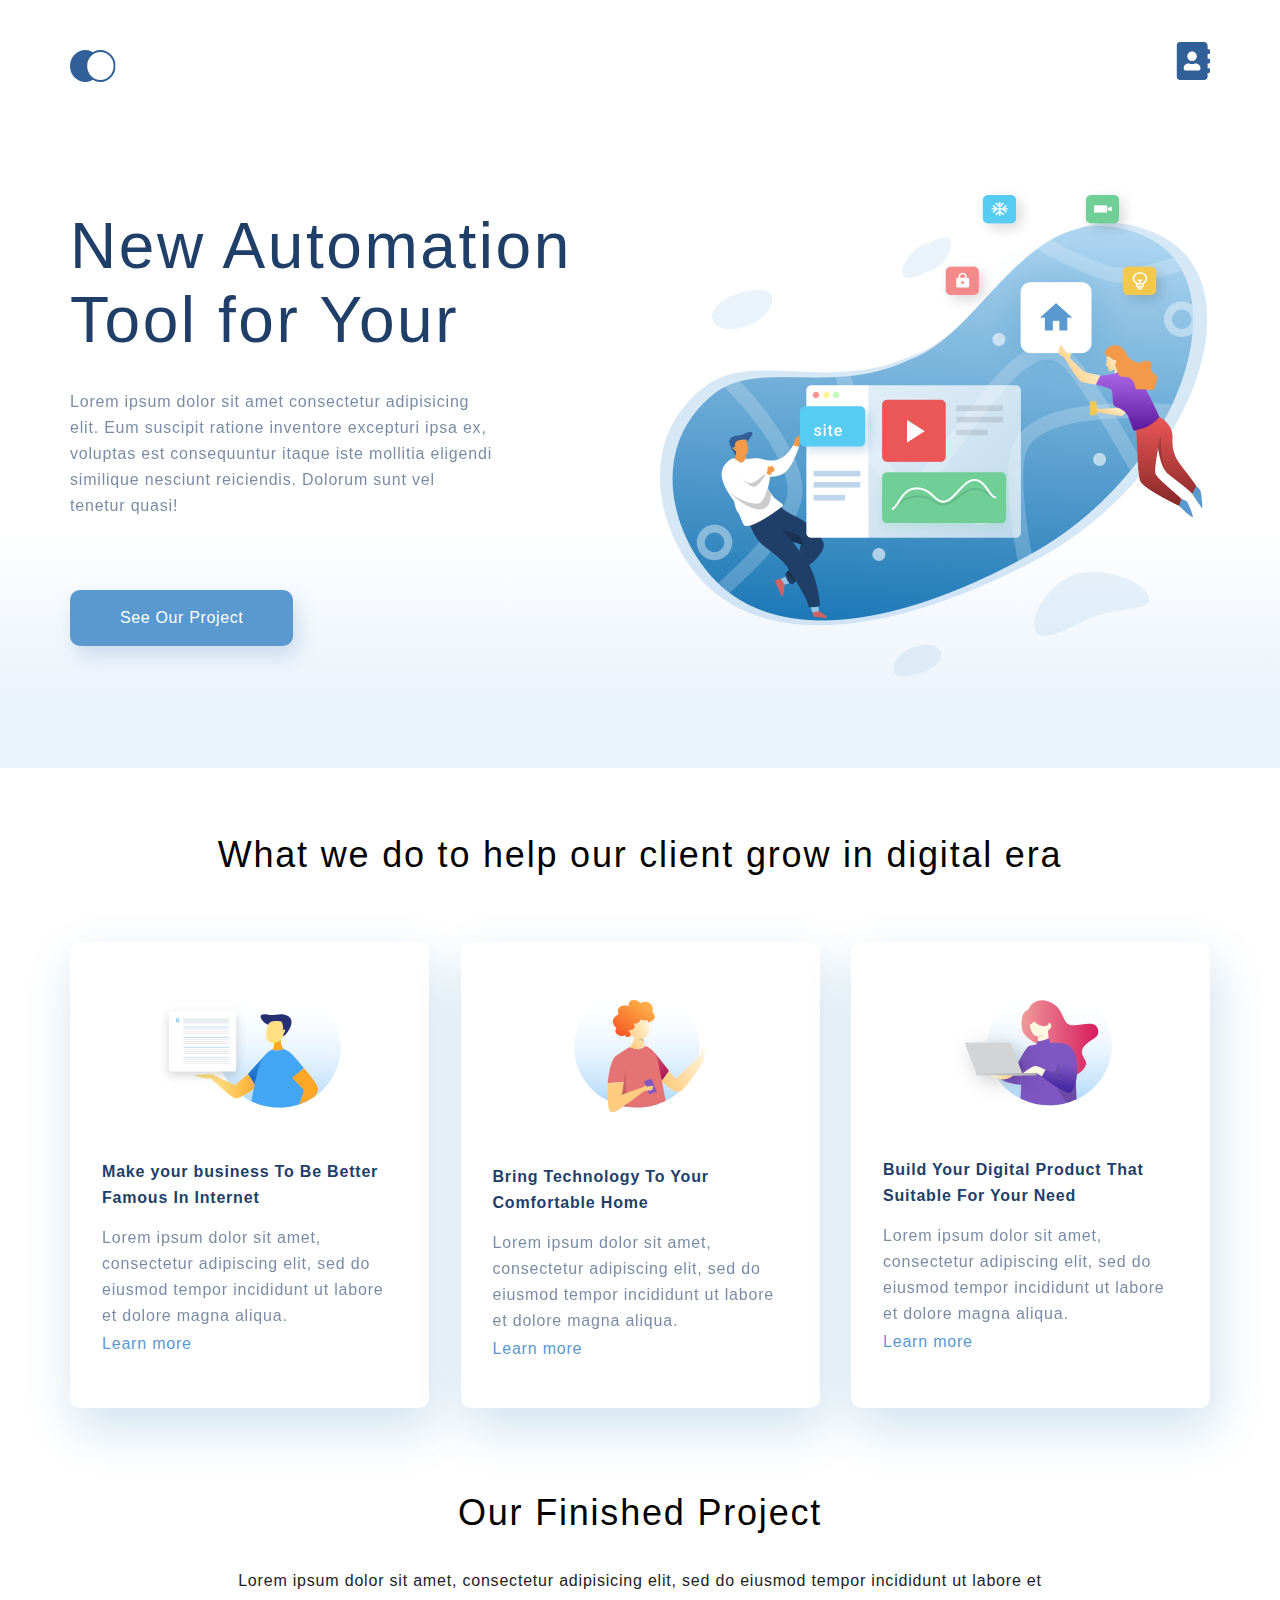
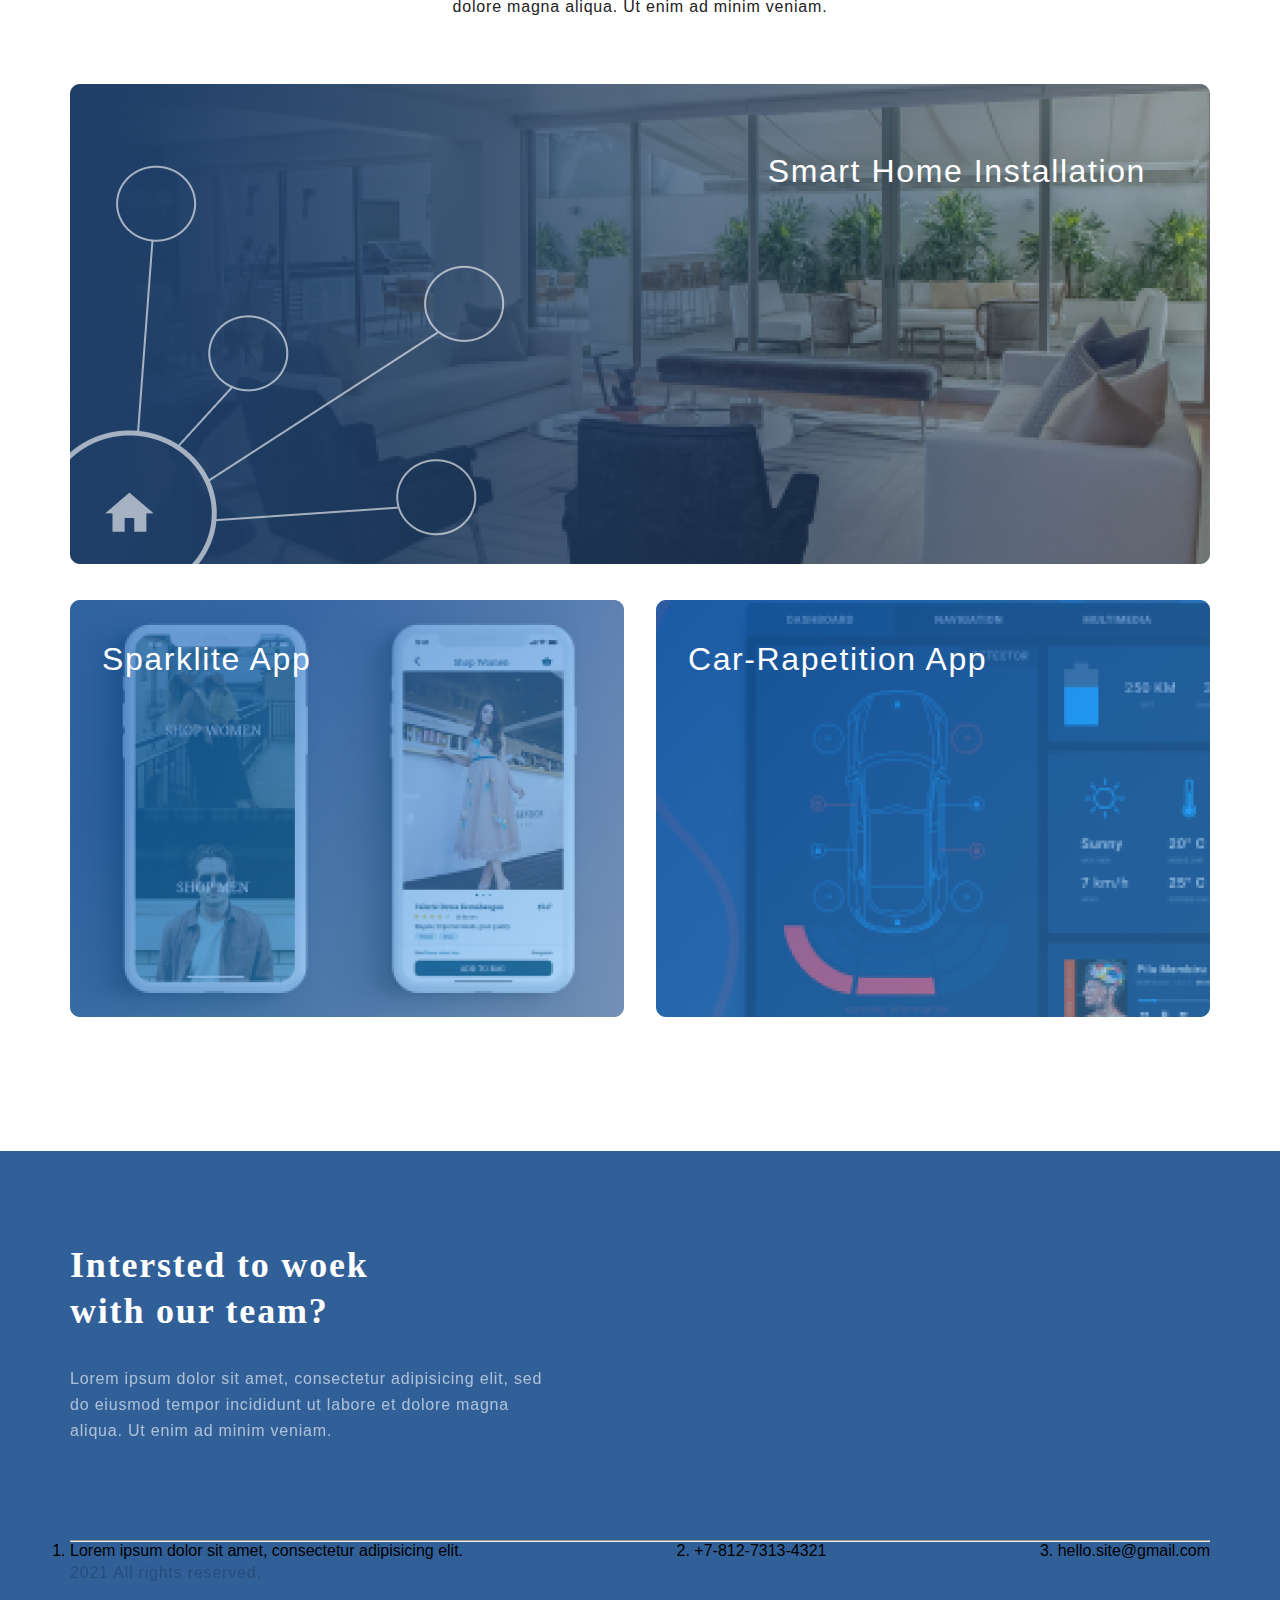
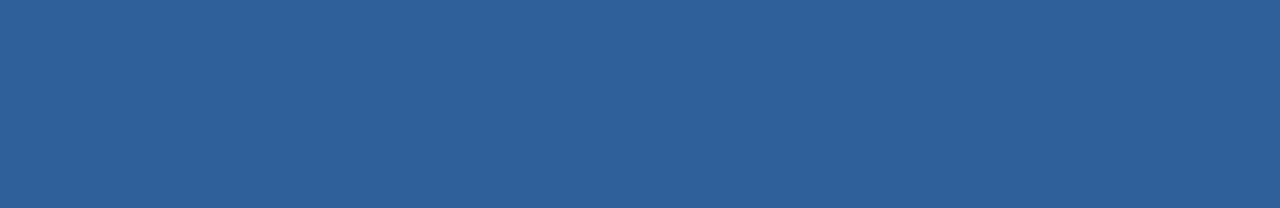
==== index.html @ 72aa2ee7 "Верхняя часть подвала без кнопки" ====
<!DOCTYPE html>
<html lang="en">

<head>
    <meta charset="UTF-8">
    <meta http-equiv="X-UA-Compatible" content="IE=edge">
    <meta name="viewport" content="width=device-width, initial-scale=1.0">
    <title>Главная</title>
    <link rel="stylesheet" href="style.css">
</head>

<body>
    <div class="top">
        <div class="container top__box">
            <!--Меню сайта -->
            <ul class="header">
                <li><a href="index.html"><img src="img/logo.svg" alt="logo"></a></li>
                <li><a href="contact.html"><img src="img/contacts.svg" alt="contacts"></a></li>
            </ul>
            <!--Текст после меню сайта -->
            <div class="top__info">
                <h1 class="titlebig">New Automation Tool for Your</h1>
                <p class="text text-1">Lorem ipsum dolor sit amet consectetur adipisicing elit.
                    Eum suscipit ratione inventore excepturi ipsa ex, voluptas est
                    consequuntur itaque iste mollitia eligendi similique nesciunt reiciendis.
                    Dolorum sunt vel tenetur quasi!</p>
                <a href="" class="top__botton">See Our Project</a>   
            </div>
        </div>  
    </div>
    <div class="what-we-do container"> 
        <h3 class="titlenormal title1">What we do to help our client grow in digital era</h3>
        <div class="card-box">
            <div class="card">
                <img class="card__img" src="img/card1.svg" alt="card 1">
                <h4 class="titlesmall">Make your business To Be Better Famous In Internet</h4>
                <p class="text">Lorem ipsum dolor sit amet, consectetur adipiscing elit, sed do eiusmod tempor incididunt ut labore et dolore magna aliqua. </p>
                <a class="card__link" href="#">Learn more</a>
            </div>
            <div class="card">
                <img class="card__img" src="img/card2.svg" alt="card 2">
                <h4 class="titlesmall">Bring Technology To Your Comfortable Home</h4>
                <p class="text">Lorem ipsum dolor sit amet, consectetur adipiscing elit, sed do eiusmod tempor incididunt ut labore et dolore magna aliqua. </p>
                <a class="card__link" href="#">Learn more</a>
            </div>
            <div class="card">
                <img class="card__img" src="img/card3.svg" alt="card 3">
                <h4 class="titlesmall">Build Your Digital Product That Suitable For Your Need</h4>
                <p class="text">Lorem ipsum dolor sit amet, consectetur adipiscing elit, sed do eiusmod tempor incididunt ut labore et dolore magna aliqua. </p>
                <a class="card__link" href="#">Learn more</a>
            </div>
        </div>
    </div>
    <br>
    <div class="project container">
        <h3 class="titlenormal">Our Finished Project</h3>
        <p class="text text_project">Lorem ipsum dolor sit amet, consectetur adipisicing elit, sed do eiusmod tempor incididunt ut labore et dolore magna aliqua. Ut enim ad minim veniam.</p>
        <div class="project__item">
            <img class="project__img" src="img/project-1.png" alt="photo 1">
            <p class="project__text">Smart Home Installation</p>
        </div>
        <div class="project__parent">
            <div class="project__item project__item_margin">
                <img class="project__img" src="img/project-2.png" alt="photo 2">
                <p class="project__parent__text">Sparklite App</p>
            </div>
            <div class="project__item">
                <img class="project__img" src="img/project-3.png" alt="photo 3">
                <p class="project__parent__text">Car-Rapetition App</p>
            </div>
        </div> 
    </div>
    <br>
    <div class="footer">
        <div class="container">
            <div class="footer__top">
                <h4 class="titlesmall titles">Intersted to woek with our team?</h4>
                <p class="text text_footer__top">Lorem ipsum dolor sit amet, consectetur adipisicing elit, sed do eiusmod tempor incididunt ut labore et dolore magna aliqua. Ut enim ad minim veniam.</p>
            </div>
            <hr>
            <div class="footer__bottom">
                <ol class="footer__info">
                    <li>Lorem ipsum dolor sit amet, consectetur adipisicing elit.</li>
                    <li>+7-812-7313-4321</li>
                    <li>hello.site@gmail.com</li>
                </ol>
                <div class="footer__copy">
                    <p class="text">2021 All rights reserved.</p>
                </div>
            </div>        
        </div>
    </div>
</body>
</html>
---- style.css ----
* {
    margin: 0;
    padding: 0;
    }
.container {
    width: 1140px;
    margin: 0 auto;
}
.top {
    height: 768px;
    background: linear-gradient(0deg, #EBF3FB 8.84%, rgba(152, 195, 232, 0) 31.12%);
}
.header {
display: flex;
justify-content: space-between;
list-style-type: none;
padding-top: 42px;
}
.top__box {
    display: flex;
    flex-direction: column;
    height: 100%;
}
.top__info {
    padding-top: 115px;
    flex-grow: 1;
    background-image: url(img/top__back.png);
    background-repeat: no-repeat;
    background-position: right center;
}
.top__botton{
    font-size: 16px;
line-height: 26px;
text-align: center;
letter-spacing: 0.04em;
color: #FFFFFF;
background: #5A98D0;
box-shadow: 5px 10px 20px rgba(53, 110, 173, 0.2);
border-radius: 10px;
padding: 15px 50px;
text-decoration: none;
display: inline-block;
margin-top: 71px;
}          
head,
body{
font-family: sans-serif;
}
.text{
    font-size: 16px;
    line-height: 26px;
    color: #1F3F68;
    letter-spacing: 0.05em;
    opacity: 0.6;
}
.text_project {
    width: 75%;
    margin: 32px auto 64px;
    color: #222222;
    opacity: 1;
    text-align: center;
}
.text-1{
    width: 425px;
}
.what-we-do {
    padding-top: 64px;
}
.titlebig{
    font-size: 64px;
    width: 510px;
    font-weight: 300;
    color: #1F3F68;
    line-height: 74px;
    letter-spacing: 0.04em;
    margin-bottom: 32px;

}
.titlemiddle{
    font-weight: 500;
    font-size: 44px;
    text-align: center;
}
.titlenormal{
    font-size: 36px;
    text-align: center;
    font-weight: 300;
    line-height: 46px;
    letter-spacing: 0.05em;
}
.titlesmall{
    font-size: 16px;
    line-height: 26px;
    color: #1F3F68;
    letter-spacing: 0.05em;
    margin-bottom: 14px;
}
.titles{
    width: 340.96px;
    height: 92px;
    font-family: Roboto;
    font-size: 36px;
    line-height: 46px;
    letter-spacing: 0.05em;
    color: #FFFFFF;
    opacity: 1;
    padding-top: 91px;
    margin-bottom: 32px;
}
.card-box{
    display: flex;
    justify-content: space-between;
    padding-top: 64px;
    padding-bottom: 64px;
}
.card{
    width:359px;
    padding: 44px 32px;
    box-sizing: border-box;
    box-shadow: 5px 20px 50px rgba(16, 112, 177, 0.2);
    border-radius: 10px;
    background-color: #FFFFFF;
    display: flex;
    flex-direction: column;
}
.card__img {
    align-self: center;
    margin-bottom: 51px;
}
.card__link {
    font-style: 14px;
    line-height: 30px;
    letter-spacing: 0.05em;
    color: #5A98D0;
    text-decoration: none;
}
.enter{
    border: 1px solid #356EAD;
    box-sizing: border-box;
    border-radius: 10px;
    opacity: 0.4;
}
.send{
    background: #5A98D0;
    box-shadow: 5px 20px 50px rgba(16, 112, 177, 0.2);
    border-radius: 10px;
    font-weight: 500;
    font-size: 16px;
    line-height: 26px;
    text-align: center;
    color: #FFFFFF;
    text-transform: uppercase;
}
.main {
    display: flex;
}
.project__img {
    width: 100%;
}
.project__parent {
   display: flex;
   justify-content: space-between;
   margin-top: 32px;
    margin-bottom: 112px;
}
.project__item{
    position: relative;
    flex-grow: 1;
}
.project__item_margin {
    margin-right: 32px;
}
.project__text {
    font-size: 32px;
    line-height: 46px;
    text-align: right;
    letter-spacing: 0.05em;
    color: #FFFFFF;
    position:absolute;
    top: 64px;
    right: 64px;
}
.project__parent__text {
    font-size: 32px;
    line-height: 46px;
    text-align: right;
    letter-spacing: 0.05em;
    color: #FFFFFF;
    position:absolute;
    left: 32px;
    bottom: 339px;
}
.map{
    width: 1140px;
}
.footer {
    background: #316099;
    height: 657px;
}
.footer__text{
    width: 495px;
}
.footer__info {
    display: flex;
    justify-content: space-between;
}
.footer__top {
    padding-bottom: 96px;
}
.li{
    display: list-item;
}
.text_footer__top {
    font-size: 16px;
    line-height: 26px;
    letter-spacing: 0.05em;
    color: #FFFFFF;
    opacity: 0.6;
    width: 495px;
}
.ul{
    list-style-type: disc;                       
}
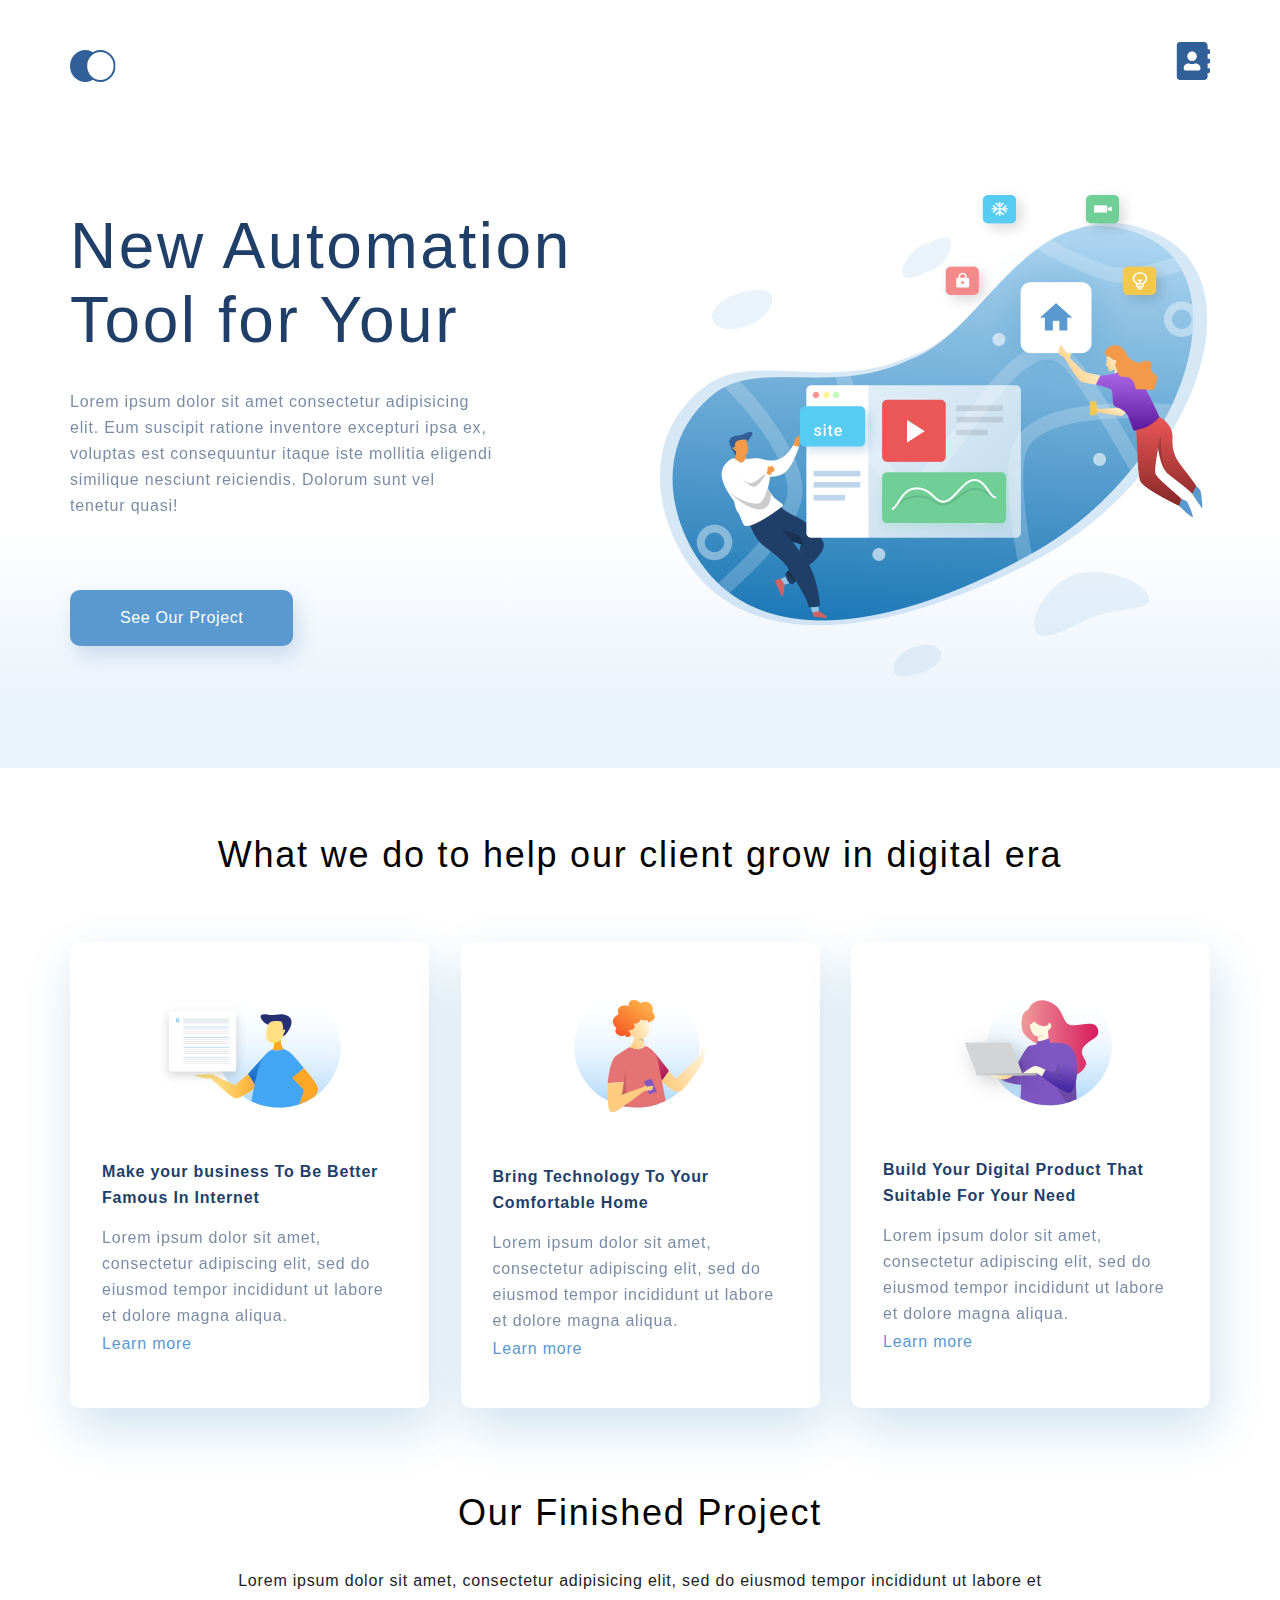
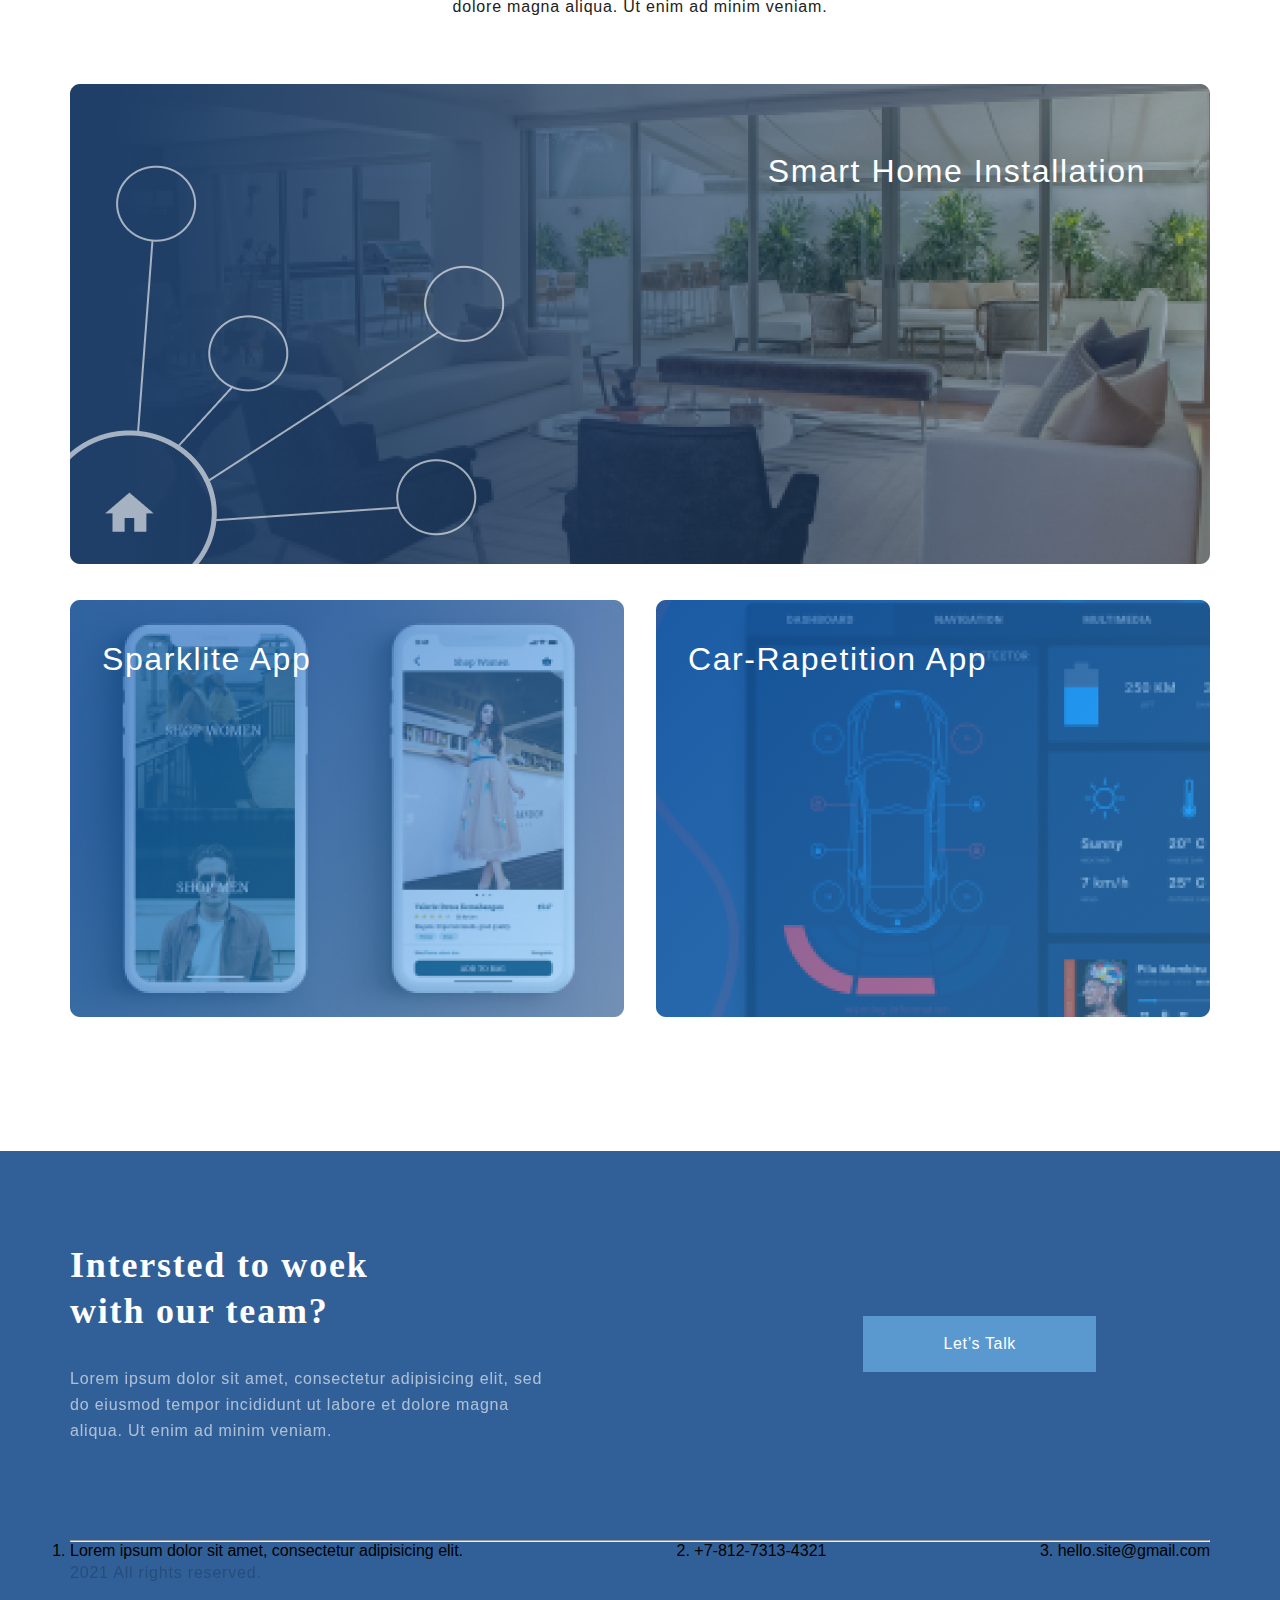
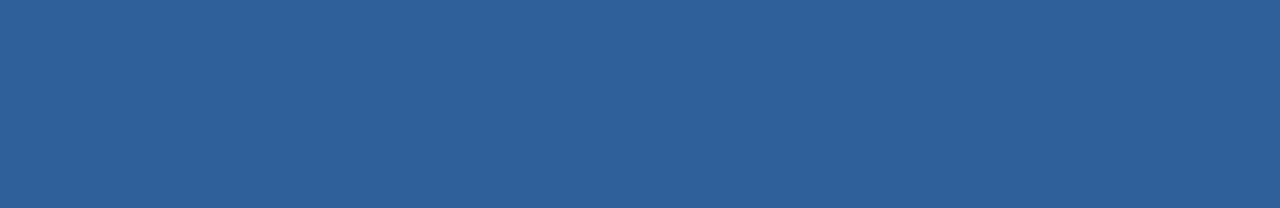
==== commit 8bda6d44: "Верхняя часть подвала с кнопкой" ====
--- a/index.html
+++ b/index.html
@@ -76,6 +76,7 @@
             <div class="footer__top">
                 <h4 class="titlesmall titles">Intersted to woek with our team?</h4>
                 <p class="text text_footer__top">Lorem ipsum dolor sit amet, consectetur adipisicing elit, sed do eiusmod tempor incididunt ut labore et dolore magna aliqua. Ut enim ad minim veniam.</p>
+                <a href="" class="footer__top__botton">Let’s Talk</a> 
             </div>
             <hr>
             <div class="footer__bottom">
--- a/style.css
+++ b/style.css
@@ -206,6 +206,7 @@
 }
 .footer__top {
     padding-bottom: 96px;
+    position: relative;
 }
 .li{
     display: list-item;
@@ -217,6 +218,20 @@
     color: #FFFFFF;
     opacity: 0.6;
     width: 495px;
+}
+.footer__top__botton {
+    font-size: 16px;
+    line-height: 26px;
+    text-align: center;
+    letter-spacing: 0.04em;
+    color: #FFFFFF;
+    background-color: #5A98D0;
+    padding: 15px 80px;
+    text-decoration: none;
+    display: inline-block;
+    position: absolute;
+    right: 114px;
+    top: 165px;
 }
 .ul{
     list-style-type: disc;                       
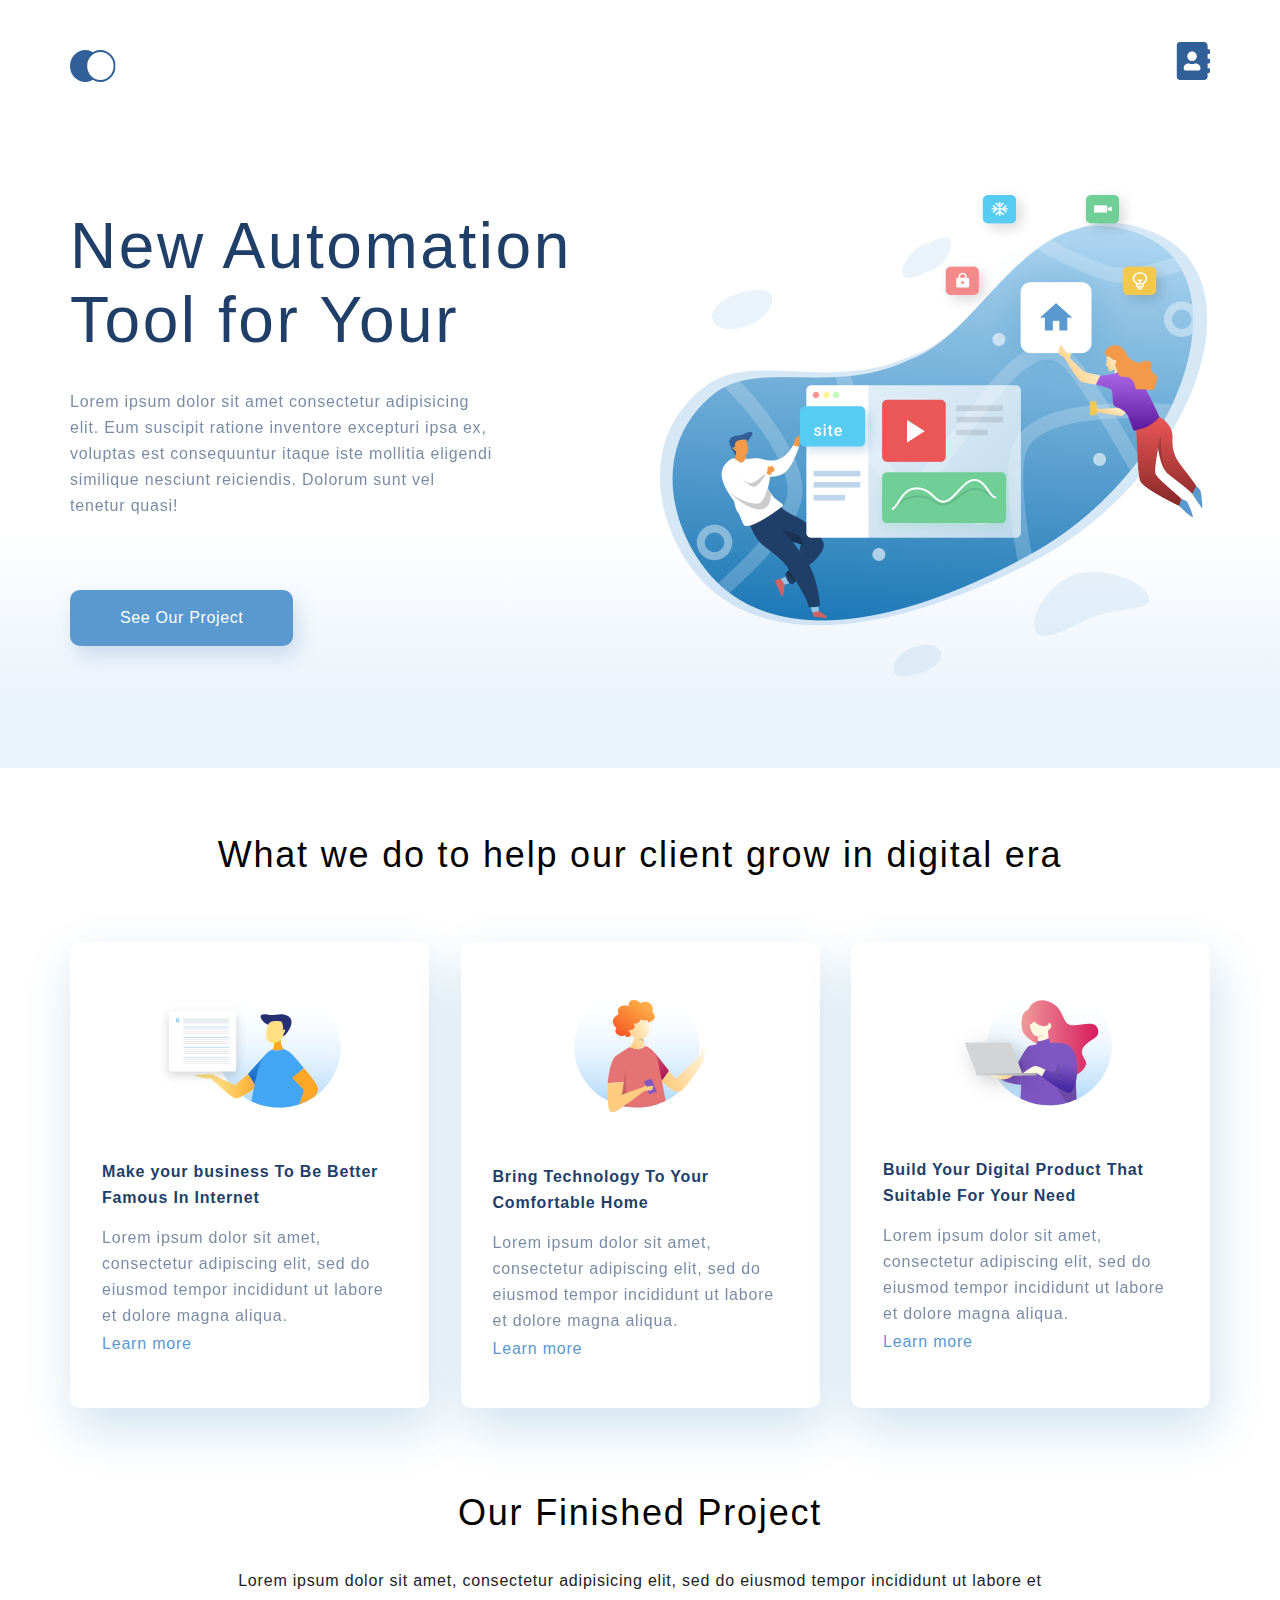
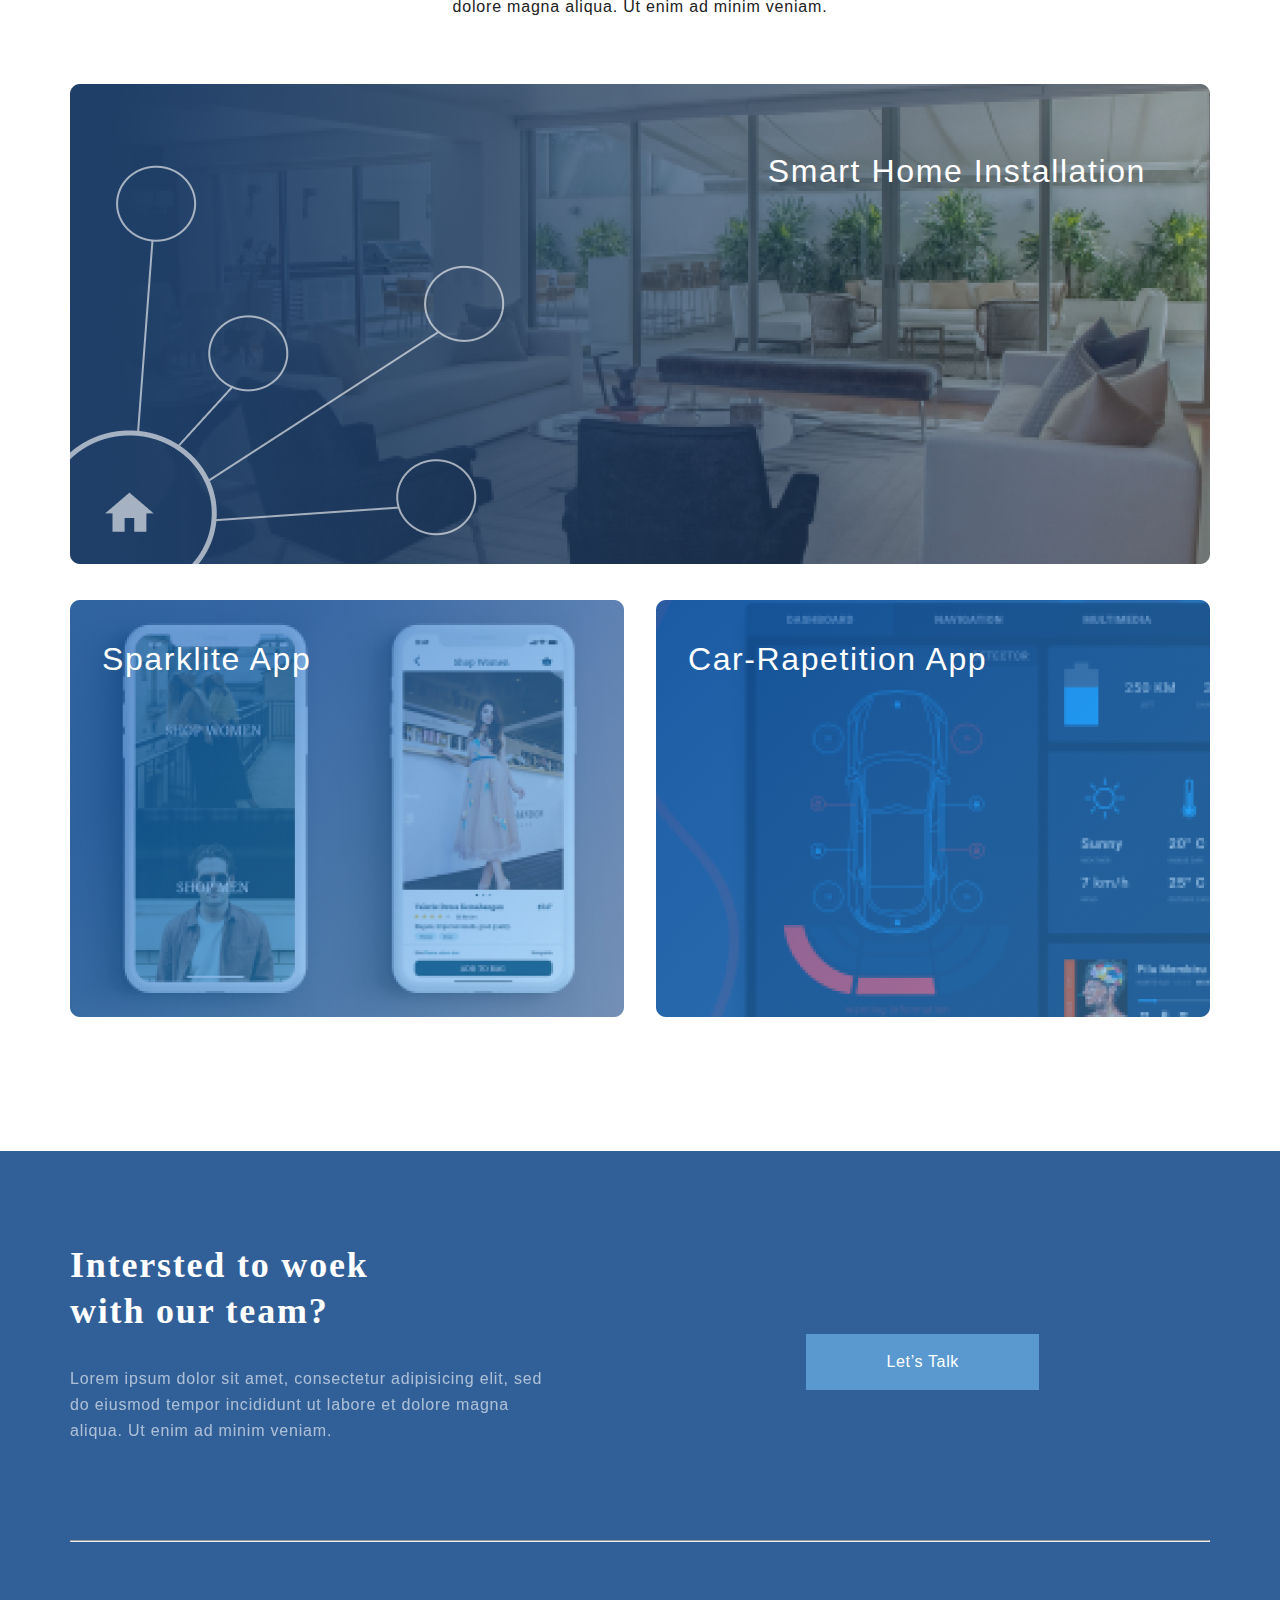
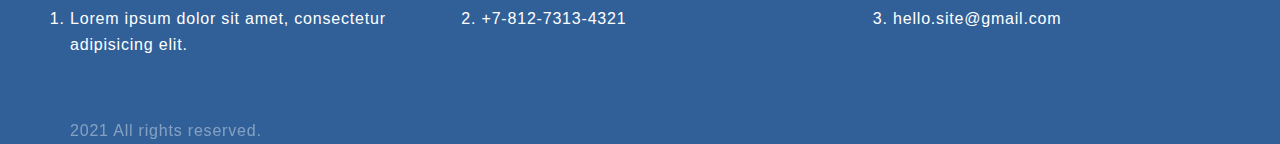
==== commit 19daea13: "Нижняя часть подвала" ====
--- a/index.html
+++ b/index.html
@@ -81,12 +81,12 @@
             <hr>
             <div class="footer__bottom">
                 <ol class="footer__info">
-                    <li>Lorem ipsum dolor sit amet, consectetur adipisicing elit.</li>
-                    <li>+7-812-7313-4321</li>
-                    <li>hello.site@gmail.com</li>
+                    <li class="footer__info_contact">Lorem ipsum dolor sit amet, consectetur adipisicing elit.</li>
+                    <li class="footer__info_contact"i> +7-812-7313-4321</li>
+                    <li class="footer__info_contact">hello.site@gmail.com</li>
                 </ol>
                 <div class="footer__copy">
-                    <p class="text">2021 All rights reserved.</p>
+                    <p class="text_footer__copy">2021 All rights reserved.</p>
                 </div>
             </div>        
         </div>
--- a/style.css
+++ b/style.css
@@ -195,7 +195,7 @@
 }
 .footer {
     background: #316099;
-    height: 657px;
+    width: 100%;
 }
 .footer__text{
     width: 495px;
@@ -203,13 +203,16 @@
 .footer__info {
     display: flex;
     justify-content: space-between;
+    font-size: 16px;
+    line-height: 26px;
+    letter-spacing: 0.05em;
+    color: #FFFFFF;
+    margin-bottom: 64px;
+    margin-top: 64px;
 }
 .footer__top {
     padding-bottom: 96px;
     position: relative;
-}
-.li{
-    display: list-item;
 }
 .text_footer__top {
     font-size: 16px;
@@ -230,9 +233,17 @@
     text-decoration: none;
     display: inline-block;
     position: absolute;
-    right: 114px;
-    top: 165px;
-}
-.ul{
-    list-style-type: disc;                       
+    right: 15%;
+    top: 47%;
+}
+.text_footer__copy{
+    font-size: 16px;
+    line-height: 26px;
+    letter-spacing: 0.05em;
+    color: #FFFFFF;
+    opacity: 0.4;
+}
+.footer__info_contact {
+    width: 316.98px;
+    height: 48px;
 }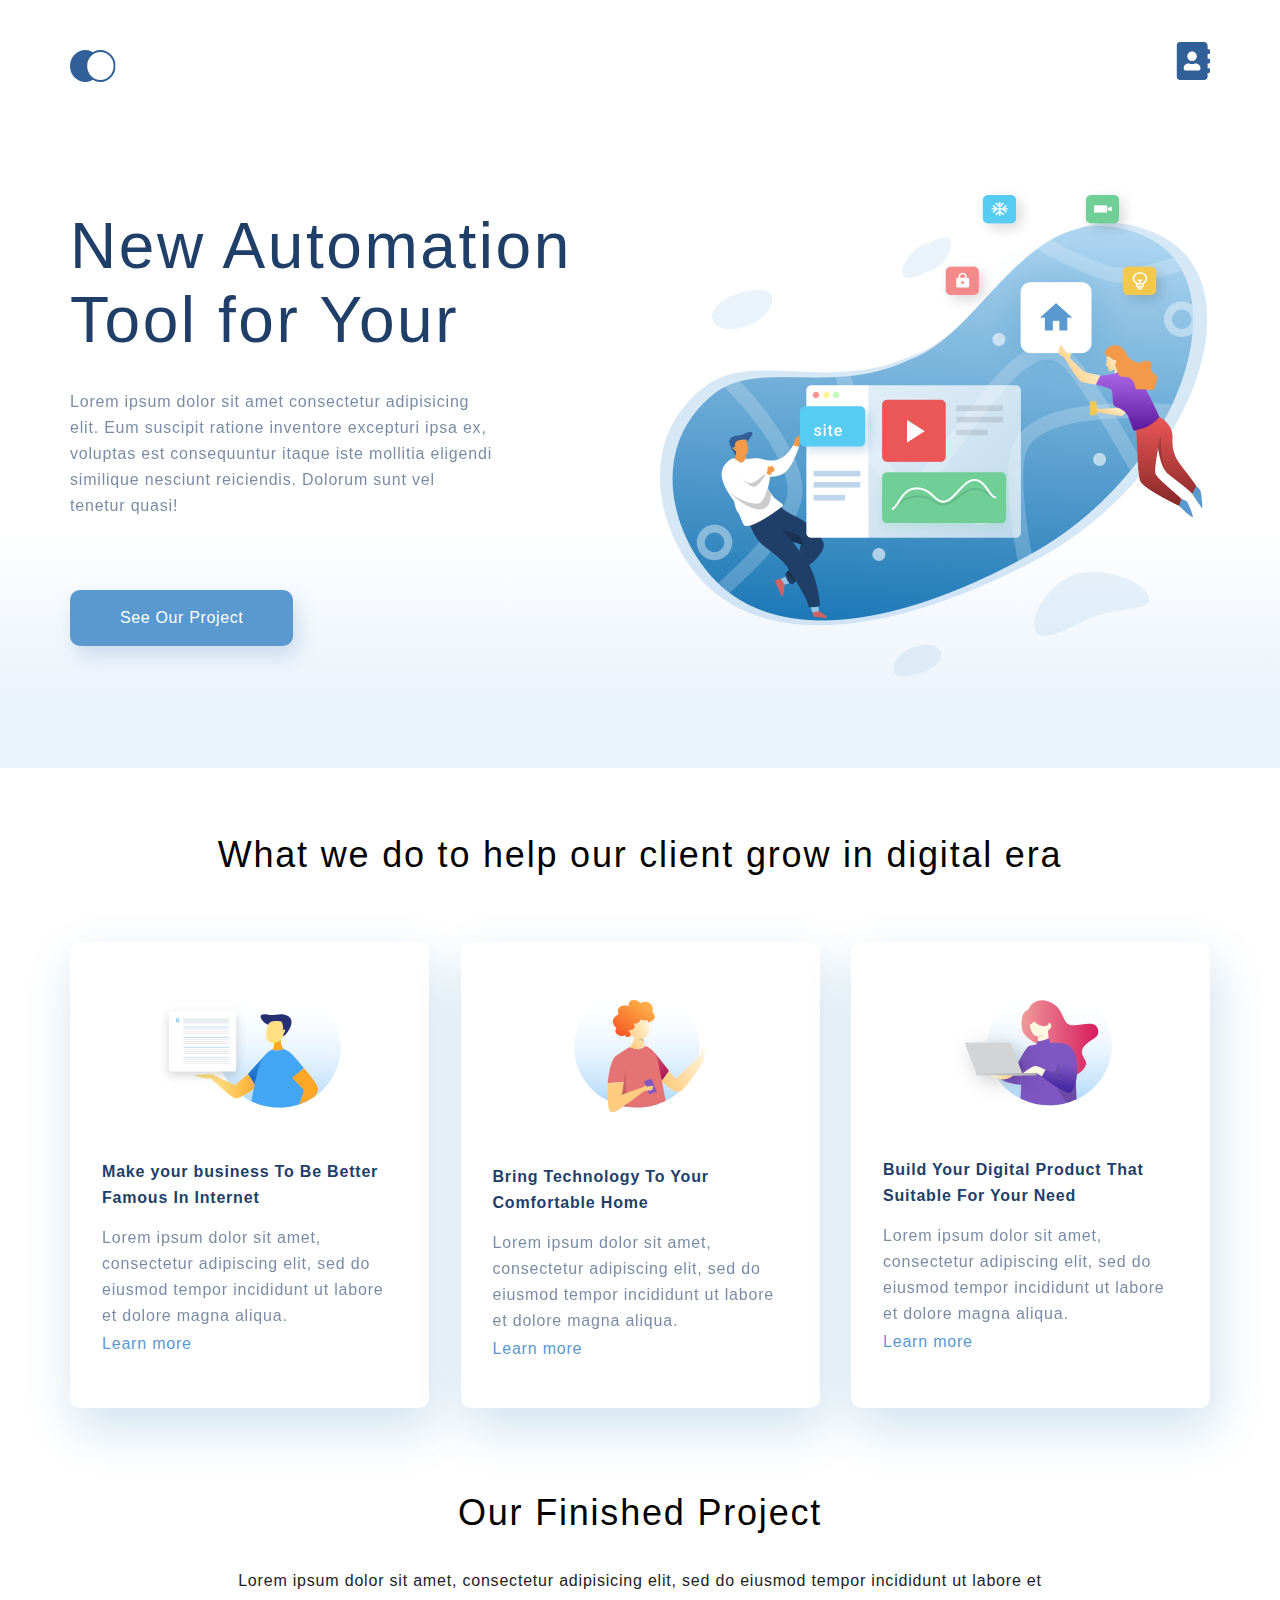
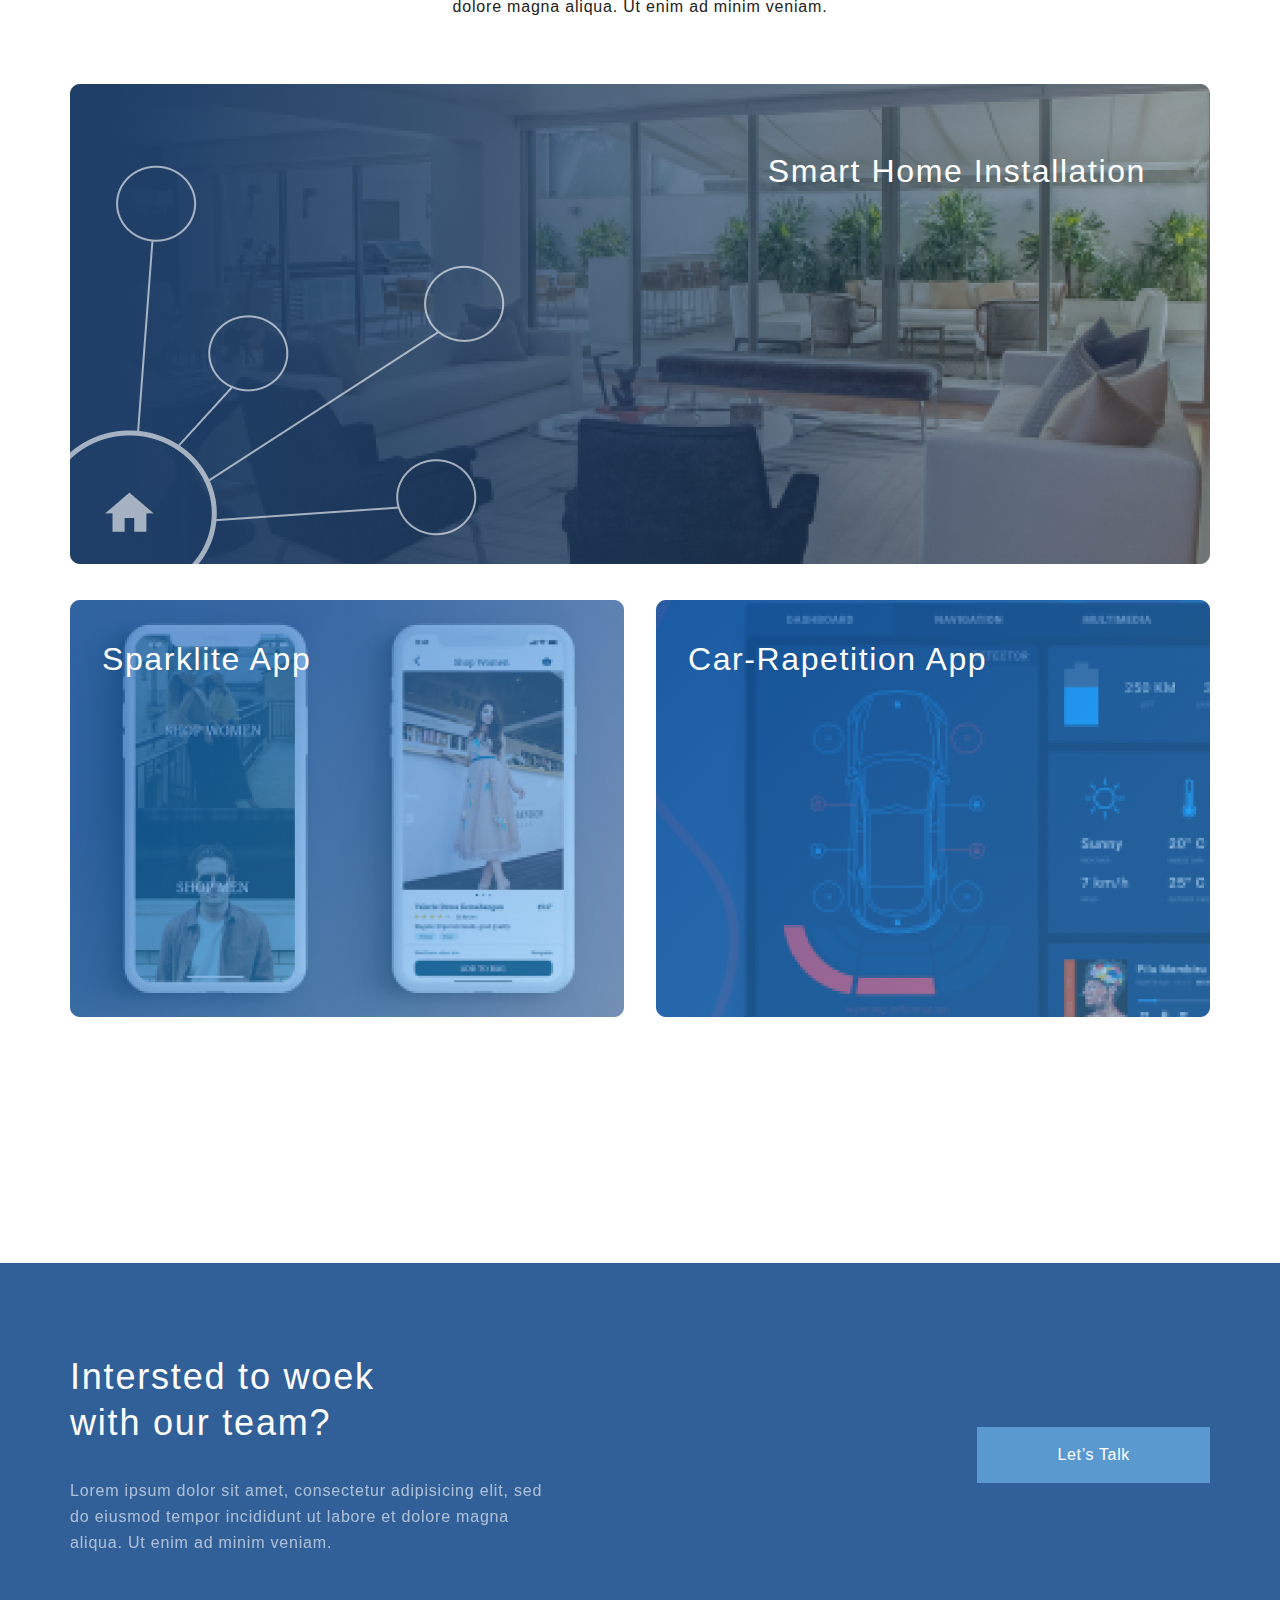
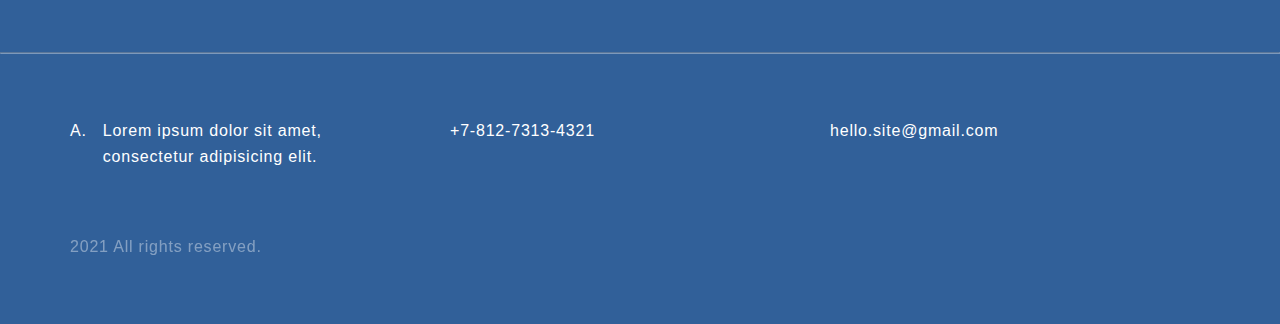
==== commit e34759a5: "Подправление ошибок" ====
--- a/index.html
+++ b/index.html
@@ -74,22 +74,26 @@
     <div class="footer">
         <div class="container">
             <div class="footer__top">
-                <h4 class="titlesmall titles">Intersted to woek with our team?</h4>
-                <p class="text text_footer__top">Lorem ipsum dolor sit amet, consectetur adipisicing elit, sed do eiusmod tempor incididunt ut labore et dolore magna aliqua. Ut enim ad minim veniam.</p>
+                <div class="footer__text">
+                    <h3 class="titlenormal titles">Intersted to woek with our team?</h4>
+                    <p class="text text_footer__top">Lorem ipsum dolor sit amet, consectetur adipisicing elit, sed do eiusmod tempor incididunt ut labore et dolore magna aliqua. Ut enim ad minim veniam.</p>
+                </div>    
                 <a href="" class="footer__top__botton">Let’s Talk</a> 
             </div>
+        </div>
             <hr>
-            <div class="footer__bottom">
-                <ol class="footer__info">
-                    <li class="footer__info_contact">Lorem ipsum dolor sit amet, consectetur adipisicing elit.</li>
-                    <li class="footer__info_contact"i> +7-812-7313-4321</li>
-                    <li class="footer__info_contact">hello.site@gmail.com</li>
-                </ol>
-                <div class="footer__copy">
-                    <p class="text_footer__copy">2021 All rights reserved.</p>
-                </div>
-            </div>        
-        </div>
+            <div class="container">
+                <div class="footer__bottom">
+                    <ol class="footer__info">
+                        <li class="footer__info_contact">Lorem ipsum dolor sit amet, consectetur adipisicing elit.</li>
+                        <li class="footer__info_contact"i> +7-812-7313-4321</li>
+                        <li class="footer__info_contact">hello.site@gmail.com</li>
+                    </ol>
+                    <div class="footer__copy">
+                        <p class="text_footer__copy">2021 All rights reserved.</p>
+                    </div>
+                </div>        
+            </div>
     </div>
 </body>
 </html>--- a/style.css
+++ b/style.css
@@ -96,15 +96,10 @@
     margin-bottom: 14px;
 }
 .titles{
-    width: 340.96px;
-    height: 92px;
-    font-family: Roboto;
-    font-size: 36px;
-    line-height: 46px;
-    letter-spacing: 0.05em;
+    width: 340px;
+    text-align: left;
     color: #FFFFFF;
     opacity: 1;
-    padding-top: 91px;
     margin-bottom: 32px;
 }
 .card-box{
@@ -195,7 +190,9 @@
 }
 .footer {
     background: #316099;
-    width: 100%;
+    padding-top: 91px;
+    padding-bottom: 64px;
+    margin-top: 112px;
 }
 .footer__text{
     width: 495px;
@@ -203,16 +200,13 @@
 .footer__info {
     display: flex;
     justify-content: space-between;
-    font-size: 16px;
-    line-height: 26px;
-    letter-spacing: 0.05em;
-    color: #FFFFFF;
-    margin-bottom: 64px;
     margin-top: 64px;
 }
 .footer__top {
     padding-bottom: 96px;
-    position: relative;
+    display: flex;
+    justify-content: space-between;
+    align-items: center;
 }
 .text_footer__top {
     font-size: 16px;
@@ -232,9 +226,6 @@
     padding: 15px 80px;
     text-decoration: none;
     display: inline-block;
-    position: absolute;
-    right: 15%;
-    top: 47%;
 }
 .text_footer__copy{
     font-size: 16px;
@@ -242,8 +233,27 @@
     letter-spacing: 0.05em;
     color: #FFFFFF;
     opacity: 0.4;
+    margin-top: 64px;
+}
+.footer__copy {
+    margin-top: 64px;
+}
+hr {
+    opacity: 0.4;
 }
 .footer__info_contact {
-    width: 316.98px;
-    height: 48px;
+    font-size: 16px;
+    line-height: 26px;
+    letter-spacing: 0.05em;
+    color: #FFFFFF;
+    flex-grow: 1;
+    flex-basis: 33.3333%;
+    list-style-type: none;
+    display: flex;
+    margin-right: 32px;
+}
+.footer__info_contact:first-child::before {
+    content: 'A.';
+    display: block;
+    margin-right: 16px;
 }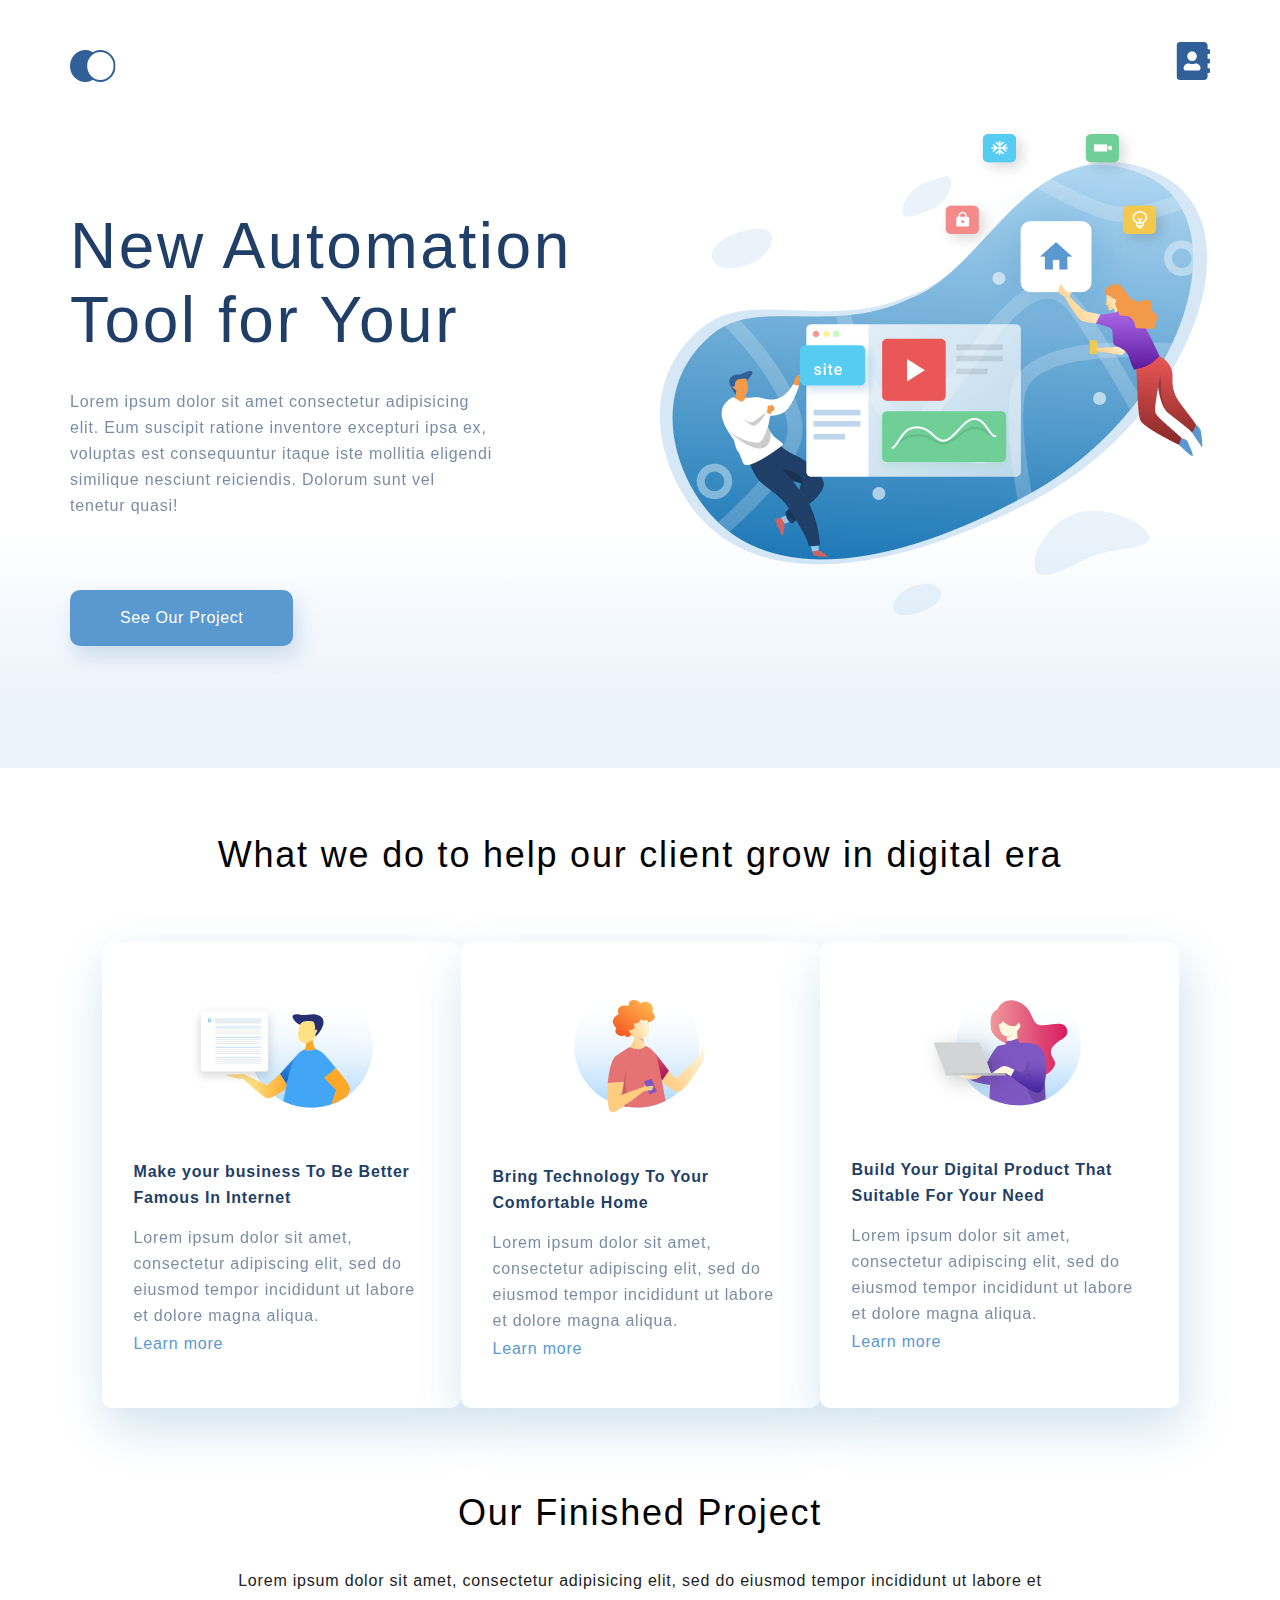
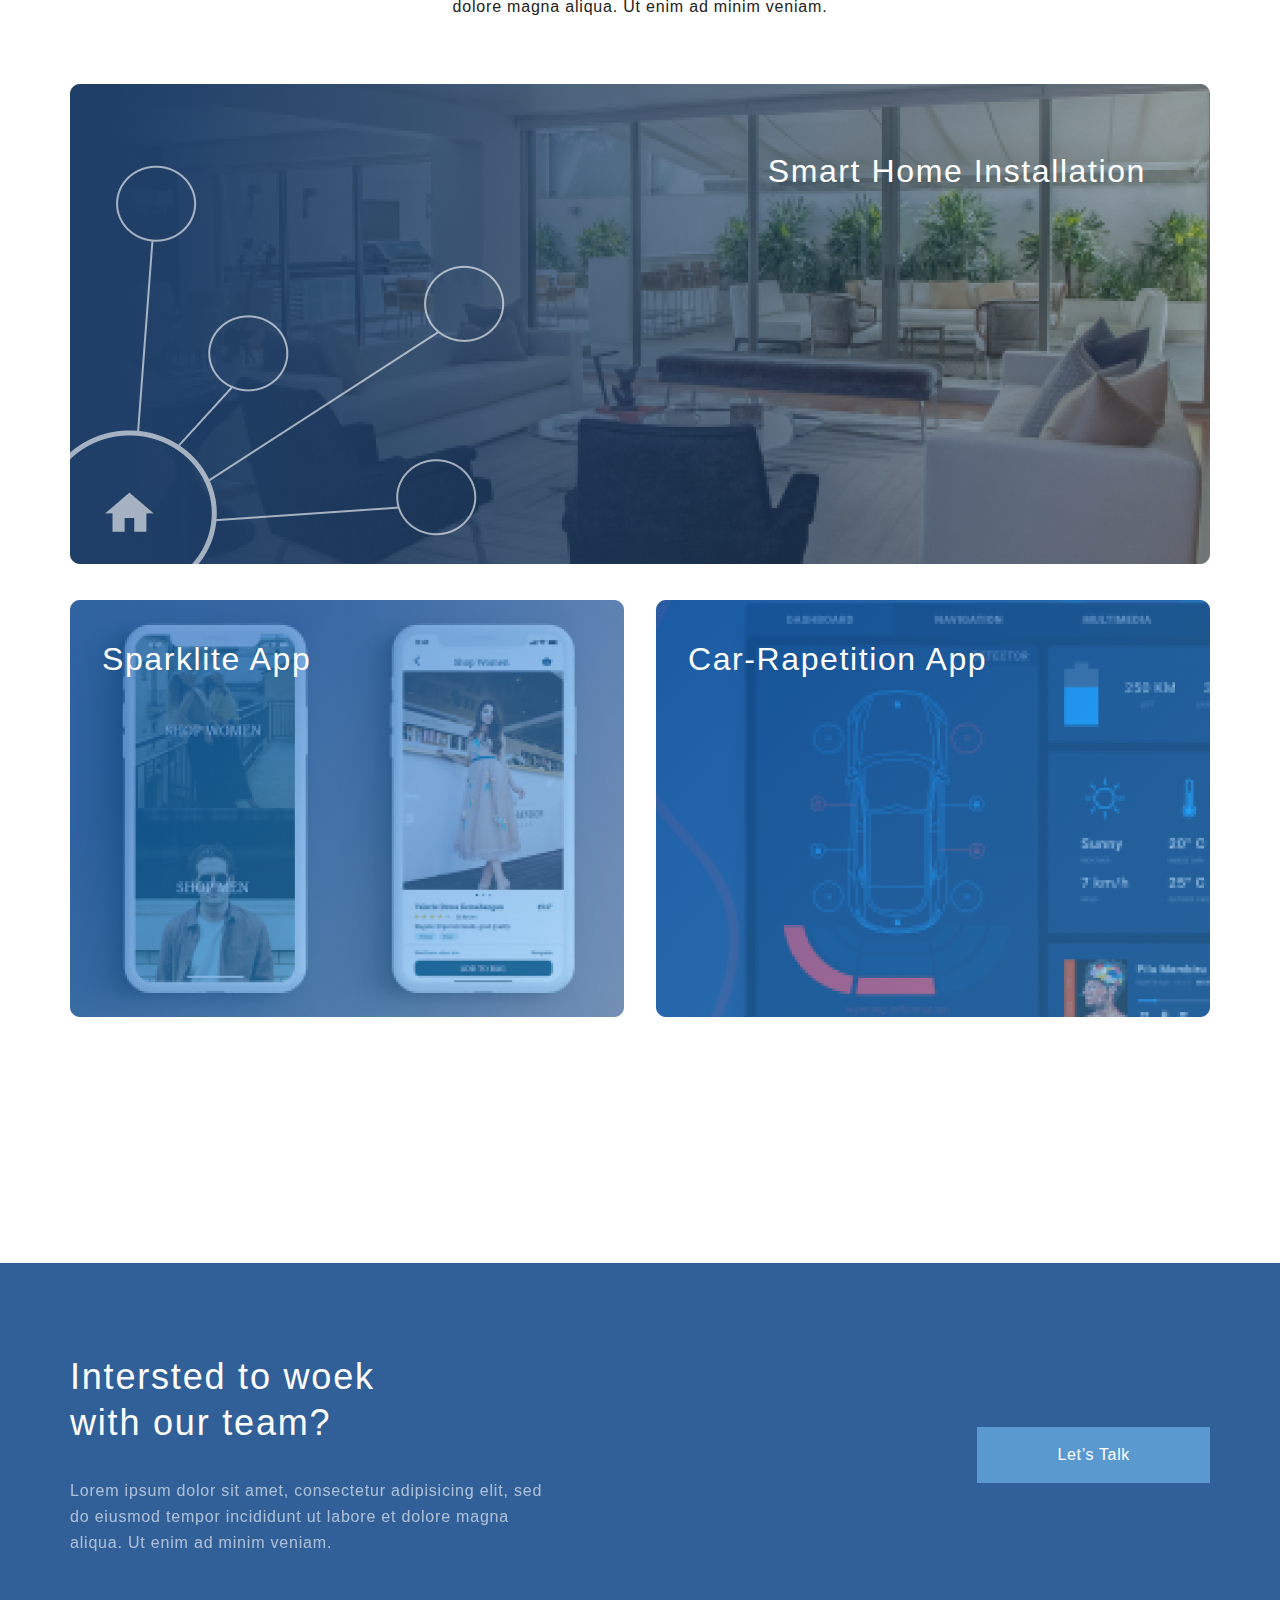
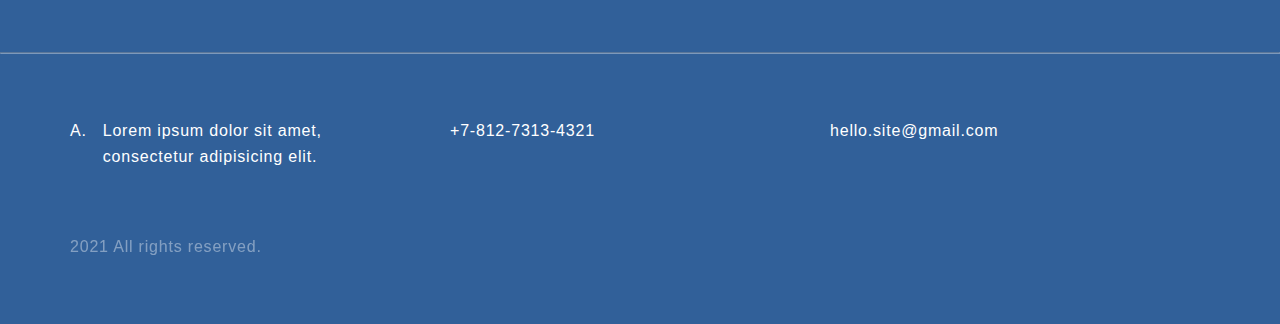
==== commit 1833bef6: "Прижатие нижней части к подвалу" ====
--- a/index.html
+++ b/index.html
@@ -10,89 +10,91 @@
 </head>
 
 <body>
-    <div class="top">
-        <div class="container top__box">
-            <!--Меню сайта -->
-            <ul class="header">
-                <li><a href="index.html"><img src="img/logo.svg" alt="logo"></a></li>
-                <li><a href="contact.html"><img src="img/contacts.svg" alt="contacts"></a></li>
-            </ul>
-            <!--Текст после меню сайта -->
-            <div class="top__info">
-                <h1 class="titlebig">New Automation Tool for Your</h1>
-                <p class="text text-1">Lorem ipsum dolor sit amet consectetur adipisicing elit.
-                    Eum suscipit ratione inventore excepturi ipsa ex, voluptas est
-                    consequuntur itaque iste mollitia eligendi similique nesciunt reiciendis.
-                    Dolorum sunt vel tenetur quasi!</p>
-                <a href="" class="top__botton">See Our Project</a>   
-            </div>
-        </div>  
-    </div>
-    <div class="what-we-do container"> 
-        <h3 class="titlenormal title1">What we do to help our client grow in digital era</h3>
-        <div class="card-box">
-            <div class="card">
-                <img class="card__img" src="img/card1.svg" alt="card 1">
-                <h4 class="titlesmall">Make your business To Be Better Famous In Internet</h4>
-                <p class="text">Lorem ipsum dolor sit amet, consectetur adipiscing elit, sed do eiusmod tempor incididunt ut labore et dolore magna aliqua. </p>
-                <a class="card__link" href="#">Learn more</a>
-            </div>
-            <div class="card">
-                <img class="card__img" src="img/card2.svg" alt="card 2">
-                <h4 class="titlesmall">Bring Technology To Your Comfortable Home</h4>
-                <p class="text">Lorem ipsum dolor sit amet, consectetur adipiscing elit, sed do eiusmod tempor incididunt ut labore et dolore magna aliqua. </p>
-                <a class="card__link" href="#">Learn more</a>
-            </div>
-            <div class="card">
-                <img class="card__img" src="img/card3.svg" alt="card 3">
-                <h4 class="titlesmall">Build Your Digital Product That Suitable For Your Need</h4>
-                <p class="text">Lorem ipsum dolor sit amet, consectetur adipiscing elit, sed do eiusmod tempor incididunt ut labore et dolore magna aliqua. </p>
-                <a class="card__link" href="#">Learn more</a>
+    <div class="wrapper">
+        <div class="top">
+            <div class="container top__box">
+                <!--Меню сайта -->
+                <ul class="header">
+                    <li><a href="index.html"><img src="img/logo.svg" alt="logo"></a></li>
+                    <li><a href="contact.html"><img src="img/contacts.svg" alt="contacts"></a></li>
+                </ul>
+                <!--Текст после меню сайта -->
+                <div class="top__info">
+                    <h1 class="titlebig">New Automation Tool for Your</h1>
+                    <p class="text text-1">Lorem ipsum dolor sit amet consectetur adipisicing elit.
+                        Eum suscipit ratione inventore excepturi ipsa ex, voluptas est
+                        consequuntur itaque iste mollitia eligendi similique nesciunt reiciendis.
+                        Dolorum sunt vel tenetur quasi!</p>
+                    <a href="" class="top__botton">See Our Project</a>   
+                </div>
+            </div>  
+        </div>
+        <div class="what-we-do container"> 
+            <h3 class="titlenormal title1">What we do to help our client grow in digital era</h3>
+            <div class="card-box">
+                <div class="card">
+                    <img class="card__img" src="img/card1.svg" alt="card 1">
+                    <h4 class="titlesmall">Make your business To Be Better Famous In Internet</h4>
+                    <p class="text">Lorem ipsum dolor sit amet, consectetur adipiscing elit, sed do eiusmod tempor incididunt ut labore et dolore magna aliqua. </p>
+                    <a class="card__link" href="#">Learn more</a>
+                </div>
+                <div class="card">
+                    <img class="card__img" src="img/card2.svg" alt="card 2">
+                    <h4 class="titlesmall">Bring Technology To Your Comfortable Home</h4>
+                    <p class="text">Lorem ipsum dolor sit amet, consectetur adipiscing elit, sed do eiusmod tempor incididunt ut labore et dolore magna aliqua. </p>
+                    <a class="card__link" href="#">Learn more</a>
+                </div>
+                <div class="card">
+                    <img class="card__img" src="img/card3.svg" alt="card 3">
+                    <h4 class="titlesmall">Build Your Digital Product That Suitable For Your Need</h4>
+                    <p class="text">Lorem ipsum dolor sit amet, consectetur adipiscing elit, sed do eiusmod tempor incididunt ut labore et dolore magna aliqua. </p>
+                    <a class="card__link" href="#">Learn more</a>
+                </div>
             </div>
         </div>
-    </div>
-    <br>
-    <div class="project container">
-        <h3 class="titlenormal">Our Finished Project</h3>
-        <p class="text text_project">Lorem ipsum dolor sit amet, consectetur adipisicing elit, sed do eiusmod tempor incididunt ut labore et dolore magna aliqua. Ut enim ad minim veniam.</p>
-        <div class="project__item">
-            <img class="project__img" src="img/project-1.png" alt="photo 1">
-            <p class="project__text">Smart Home Installation</p>
+        <br>
+        <div class="project container">
+            <h3 class="titlenormal">Our Finished Project</h3>
+            <p class="text text_project">Lorem ipsum dolor sit amet, consectetur adipisicing elit, sed do eiusmod tempor incididunt ut labore et dolore magna aliqua. Ut enim ad minim veniam.</p>
+            <div class="project__item">
+                <img class="project__img" src="img/project-1.png" alt="photo 1">
+                <p class="project__text">Smart Home Installation</p>
+            </div>
+            <div class="project__parent">
+                <div class="project__item project__item_margin">
+                    <img class="project__img" src="img/project-2.png" alt="photo 2">
+                    <p class="project__parent__text">Sparklite App</p>
+                </div>
+                <div class="project__item">
+                    <img class="project__img" src="img/project-3.png" alt="photo 3">
+                    <p class="project__parent__text">Car-Rapetition App</p>
+                </div>
+            </div> 
         </div>
-        <div class="project__parent">
-            <div class="project__item project__item_margin">
-                <img class="project__img" src="img/project-2.png" alt="photo 2">
-                <p class="project__parent__text">Sparklite App</p>
+        <br>
+        <div class="footer">
+            <div class="container">
+                <div class="footer__top">
+                    <div class="footer__text">
+                        <h3 class="titlenormal titles">Intersted to woek with our team?</h4>
+                        <p class="text text_footer__top">Lorem ipsum dolor sit amet, consectetur adipisicing elit, sed do eiusmod tempor incididunt ut labore et dolore magna aliqua. Ut enim ad minim veniam.</p>
+                    </div>    
+                    <a href="" class="footer__top__botton">Let’s Talk</a> 
+                </div>
             </div>
-            <div class="project__item">
-                <img class="project__img" src="img/project-3.png" alt="photo 3">
-                <p class="project__parent__text">Car-Rapetition App</p>
-            </div>
-        </div> 
-    </div>
-    <br>
-    <div class="footer">
-        <div class="container">
-            <div class="footer__top">
-                <div class="footer__text">
-                    <h3 class="titlenormal titles">Intersted to woek with our team?</h4>
-                    <p class="text text_footer__top">Lorem ipsum dolor sit amet, consectetur adipisicing elit, sed do eiusmod tempor incididunt ut labore et dolore magna aliqua. Ut enim ad minim veniam.</p>
-                </div>    
-                <a href="" class="footer__top__botton">Let’s Talk</a> 
-            </div>
-        </div>
-            <hr>
-            <div class="container">
-                <div class="footer__bottom">
-                    <ol class="footer__info">
-                        <li class="footer__info_contact">Lorem ipsum dolor sit amet, consectetur adipisicing elit.</li>
-                        <li class="footer__info_contact"i> +7-812-7313-4321</li>
-                        <li class="footer__info_contact">hello.site@gmail.com</li>
-                    </ol>
-                    <div class="footer__copy">
-                        <p class="text_footer__copy">2021 All rights reserved.</p>
-                    </div>
-                </div>        
+                <hr>
+                <div class="container">
+                    <div class="footer__bottom">
+                        <ol class="footer__info">
+                            <li class="footer__info_contact">Lorem ipsum dolor sit amet, consectetur adipisicing elit.</li>
+                            <li class="footer__info_contact"i> +7-812-7313-4321</li>
+                            <li class="footer__info_contact">hello.site@gmail.com</li>
+                        </ol>
+                        <div class="footer__copy">
+                            <p class="text_footer__copy">2021 All rights reserved.</p>
+                        </div>
+                    </div>        
+                </div>
             </div>
     </div>
 </body>
--- a/style.css
+++ b/style.css
@@ -3,12 +3,21 @@
     padding: 0;
     }
 .container {
-    width: 1140px;
+    max-width: 1140px;
     margin: 0 auto;
 }
+.wrapper {
+    min-height: 100vh;
+    display: flex;
+    flex-direction: column;
+}
+.uptop {
+    flex-grow: 1;
+}
 .top {
-    height: 768px;
+    min-height: 768px;
     background: linear-gradient(0deg, #EBF3FB 8.84%, rgba(152, 195, 232, 0) 31.12%);
+    flex-grow: 1;
 }
 .header {
 display: flex;
@@ -27,20 +36,21 @@
     background-image: url(img/top__back.png);
     background-repeat: no-repeat;
     background-position: right center;
+    block-size: 44%;
 }
 .top__botton{
     font-size: 16px;
-line-height: 26px;
-text-align: center;
-letter-spacing: 0.04em;
-color: #FFFFFF;
-background: #5A98D0;
-box-shadow: 5px 10px 20px rgba(53, 110, 173, 0.2);
-border-radius: 10px;
-padding: 15px 50px;
-text-decoration: none;
-display: inline-block;
-margin-top: 71px;
+    line-height: 26px;
+    text-align: center;
+    letter-spacing: 0.04em;
+    color: #FFFFFF;
+    background: #5A98D0;
+    box-shadow: 5px 10px 20px rgba(53, 110, 173, 0.2);
+    border-radius: 10px;
+    padding: 15px 50px;
+    text-decoration: none;
+    display: inline-block;
+    margin-top: 71px;
 }          
 head,
 body{
@@ -256,4 +266,89 @@
     content: 'A.';
     display: block;
     margin-right: 16px;
+}
+@media (max-width: 1024px) {
+    .container {
+        padding-left: 32px;
+        padding-right: 32px;
+    }
+    .top__info {
+        background-position: right 280px;
+    }
+    .card-box {
+        flex-direction: column;
+        align-items: center;
+    }
+    .card {
+        margin-bottom: 32px;
+    }
+}
+@media (max-width: 667px) {
+    .header {
+        padding-top: 24px;
+    }
+    .top{
+        min-height: 376px;
+        padding-bottom: 41px;
+        box-sizing: border-box;
+    }
+    .top__info {
+        padding-top: 36px;
+        display: flex;
+        flex-direction: column;
+        align-items: center;
+        background-image: none;
+    }    
+    .titlebig {
+        width: 100%;
+        font-size: 32px;
+        line-height: 37px;
+        margin-bottom: 12px;
+        text-align: center;
+    }
+    .top__text {
+        width: 100%;
+        text-align: center;
+    }
+    .top__botton {
+        font-size: 12px;
+        line-height: 26px;
+        padding: 0 8px;
+    }
+    .titlebig {
+        font-size: 24px;
+        line-height: 28px;      
+    }
+    .what-we-do {
+        padding-top: 48px;
+    }
+    .card-box {
+        padding-top: 32px;
+    }
+    .card {
+        width: 100%;
+    }
+    .text_project {
+        width: 100%;
+    }
+    .project__text {
+        font-size: 16px;
+        line-height: 19px; 
+        top: 16px;
+        right: 16px;
+    }
+    .project__parent__text {
+        left: 16px;
+        font-size: 16px;
+        line-height: 19px;
+    }
+    .project__parent {
+        flex-direction: column;
+        margin-top: 16px;
+    }
+    .project__item_margin {
+        margin-right: 0;
+        margin-bottom: 16px;
+    }
+
 }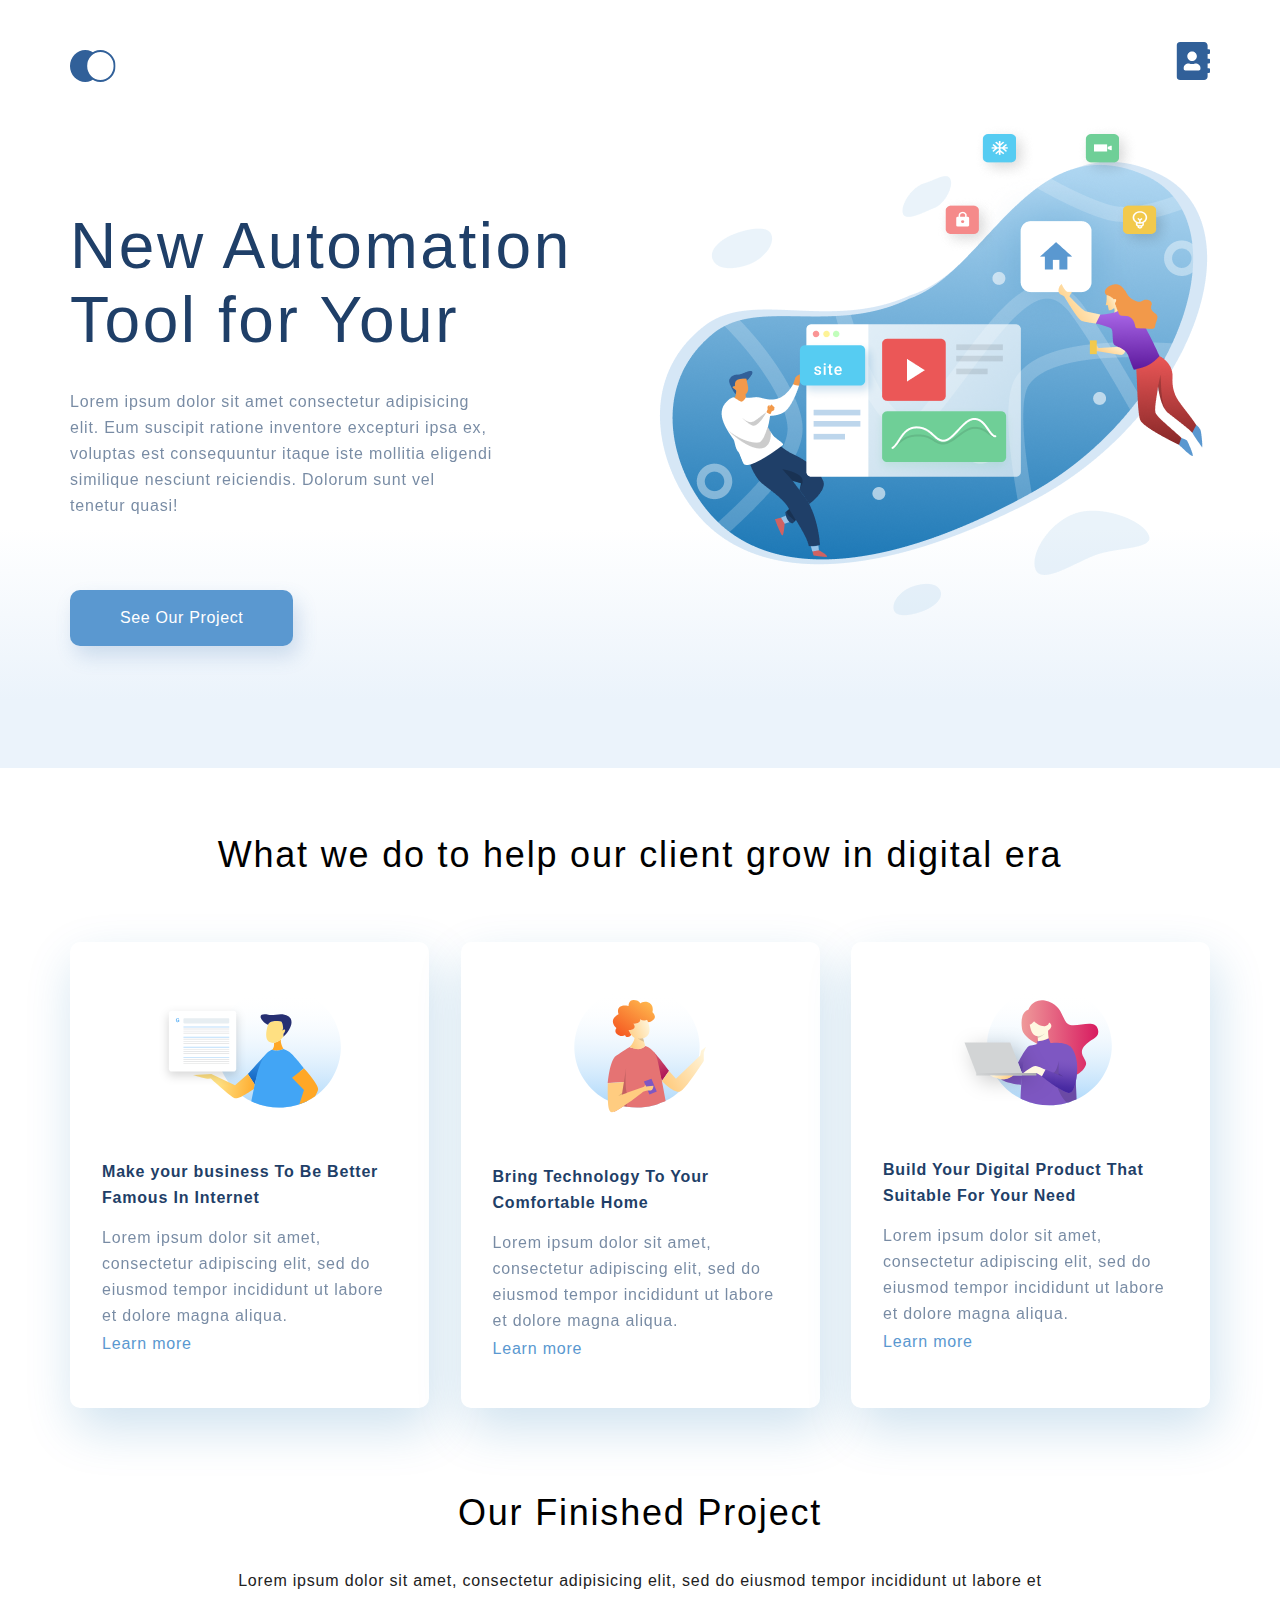
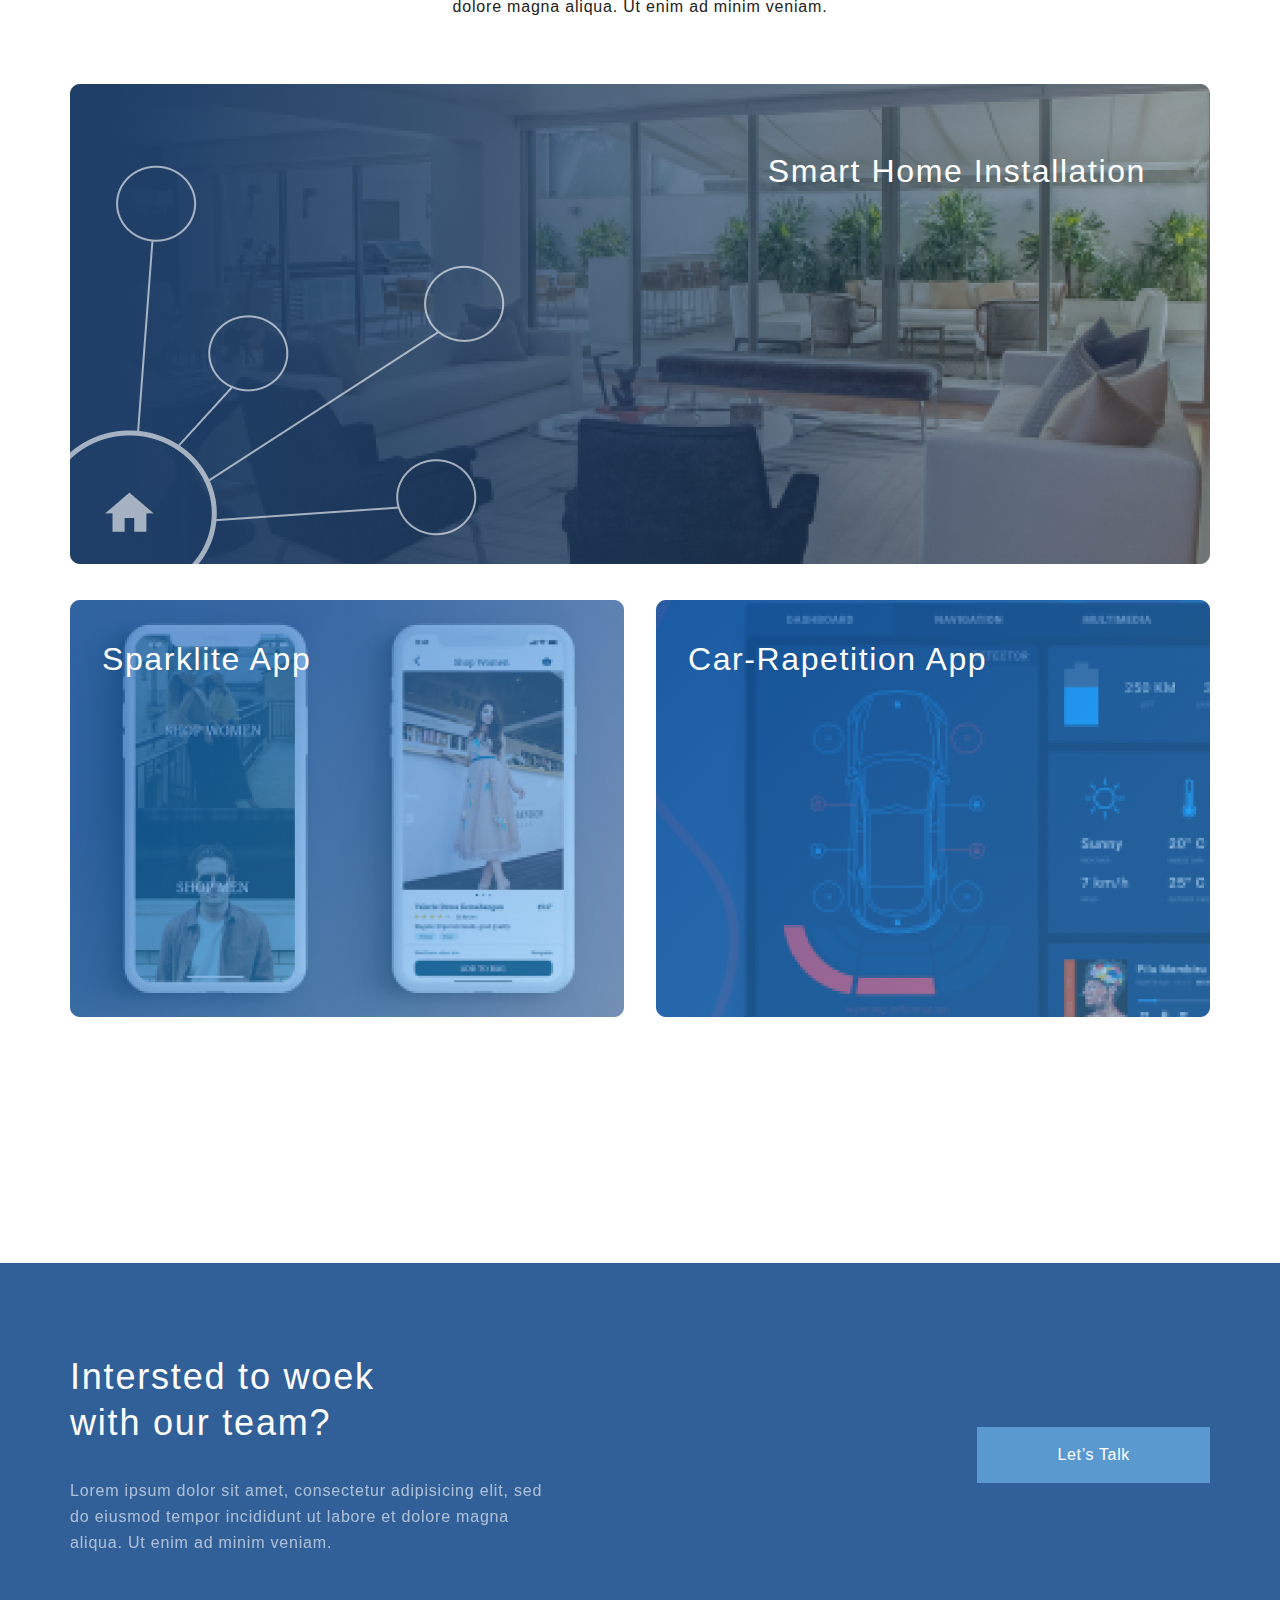
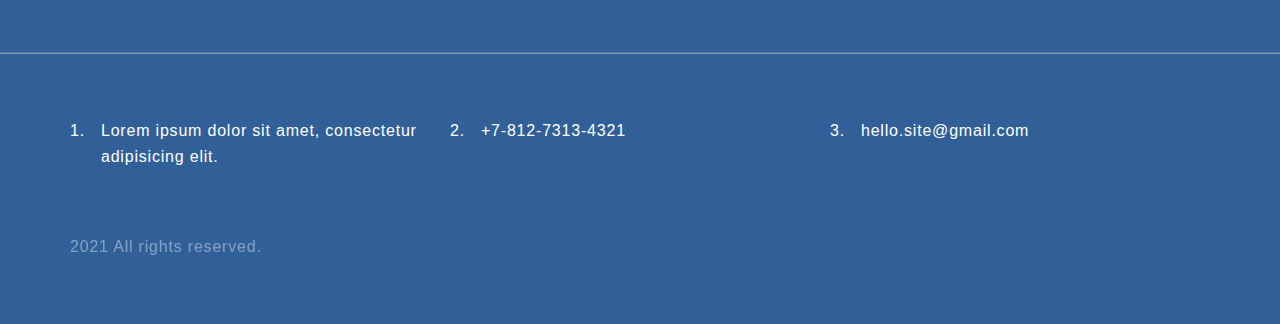
==== commit 07080ed0: "Адаптив для главной страницы" ====
--- a/index.html
+++ b/index.html
@@ -11,66 +11,68 @@
 
 <body>
     <div class="wrapper">
-        <div class="top">
-            <div class="container top__box">
-                <!--Меню сайта -->
-                <ul class="header">
-                    <li><a href="index.html"><img src="img/logo.svg" alt="logo"></a></li>
-                    <li><a href="contact.html"><img src="img/contacts.svg" alt="contacts"></a></li>
-                </ul>
-                <!--Текст после меню сайта -->
-                <div class="top__info">
-                    <h1 class="titlebig">New Automation Tool for Your</h1>
-                    <p class="text text-1">Lorem ipsum dolor sit amet consectetur adipisicing elit.
-                        Eum suscipit ratione inventore excepturi ipsa ex, voluptas est
-                        consequuntur itaque iste mollitia eligendi similique nesciunt reiciendis.
-                        Dolorum sunt vel tenetur quasi!</p>
-                    <a href="" class="top__botton">See Our Project</a>   
-                </div>
-            </div>  
-        </div>
-        <div class="what-we-do container"> 
-            <h3 class="titlenormal title1">What we do to help our client grow in digital era</h3>
-            <div class="card-box">
-                <div class="card">
-                    <img class="card__img" src="img/card1.svg" alt="card 1">
-                    <h4 class="titlesmall">Make your business To Be Better Famous In Internet</h4>
-                    <p class="text">Lorem ipsum dolor sit amet, consectetur adipiscing elit, sed do eiusmod tempor incididunt ut labore et dolore magna aliqua. </p>
-                    <a class="card__link" href="#">Learn more</a>
-                </div>
-                <div class="card">
-                    <img class="card__img" src="img/card2.svg" alt="card 2">
-                    <h4 class="titlesmall">Bring Technology To Your Comfortable Home</h4>
-                    <p class="text">Lorem ipsum dolor sit amet, consectetur adipiscing elit, sed do eiusmod tempor incididunt ut labore et dolore magna aliqua. </p>
-                    <a class="card__link" href="#">Learn more</a>
-                </div>
-                <div class="card">
-                    <img class="card__img" src="img/card3.svg" alt="card 3">
-                    <h4 class="titlesmall">Build Your Digital Product That Suitable For Your Need</h4>
-                    <p class="text">Lorem ipsum dolor sit amet, consectetur adipiscing elit, sed do eiusmod tempor incididunt ut labore et dolore magna aliqua. </p>
-                    <a class="card__link" href="#">Learn more</a>
+        <div class="uptop">
+            <div class="top">
+                <div class="container top__box">
+                    <!--Меню сайта -->
+                    <ul class="header">
+                        <li><a href="index.html"><img src="img/logo.svg" alt="logo"></a></li>
+                        <li><a href="contact.html"><img src="img/contacts.svg" alt="contacts"></a></li>
+                    </ul>
+                    <!--Текст после меню сайта -->
+                    <div class="top__info">
+                        <h1 class="titlebig">New Automation Tool for Your</h1>
+                        <p class="text text-1">Lorem ipsum dolor sit amet consectetur adipisicing elit.
+                            Eum suscipit ratione inventore excepturi ipsa ex, voluptas est
+                            consequuntur itaque iste mollitia eligendi similique nesciunt reiciendis.
+                            Dolorum sunt vel tenetur quasi!</p>
+                        <a href="" class="top__botton">See Our Project</a>   
+                    </div>
+                </div>  
+            </div>
+            <div class="what-we-do container"> 
+                <h3 class="titlenormal title1">What we do to help our client grow in digital era</h3>
+                <div class="card-box">
+                    <div class="card">
+                        <img class="card__img" src="img/card1.svg" alt="card 1">
+                        <h4 class="titlesmall">Make your business To Be Better Famous In Internet</h4>
+                        <p class="text">Lorem ipsum dolor sit amet, consectetur adipiscing elit, sed do eiusmod tempor incididunt ut labore et dolore magna aliqua. </p>
+                        <a class="card__link" href="#">Learn more</a>
+                    </div>
+                    <div class="card">
+                        <img class="card__img" src="img/card2.svg" alt="card 2">
+                        <h4 class="titlesmall">Bring Technology To Your Comfortable Home</h4>
+                        <p class="text">Lorem ipsum dolor sit amet, consectetur adipiscing elit, sed do eiusmod tempor incididunt ut labore et dolore magna aliqua. </p>
+                        <a class="card__link" href="#">Learn more</a>
+                    </div>
+                    <div class="card">
+                        <img class="card__img" src="img/card3.svg" alt="card 3">
+                        <h4 class="titlesmall">Build Your Digital Product That Suitable For Your Need</h4>
+                        <p class="text">Lorem ipsum dolor sit amet, consectetur adipiscing elit, sed do eiusmod tempor incididunt ut labore et dolore magna aliqua. </p>
+                        <a class="card__link" href="#">Learn more</a>
+                    </div>
                 </div>
             </div>
-        </div>
-        <br>
-        <div class="project container">
-            <h3 class="titlenormal">Our Finished Project</h3>
-            <p class="text text_project">Lorem ipsum dolor sit amet, consectetur adipisicing elit, sed do eiusmod tempor incididunt ut labore et dolore magna aliqua. Ut enim ad minim veniam.</p>
-            <div class="project__item">
-                <img class="project__img" src="img/project-1.png" alt="photo 1">
-                <p class="project__text">Smart Home Installation</p>
+            <br>
+            <div class="project container">
+                <h3 class="titlenormal">Our Finished Project</h3>
+                <p class="text text_project">Lorem ipsum dolor sit amet, consectetur adipisicing elit, sed do eiusmod tempor incididunt ut labore et dolore magna aliqua. Ut enim ad minim veniam.</p>
+                <div class="project__item">
+                    <img class="project__img" src="img/project-1.png" alt="photo 1">
+                    <p class="project__text">Smart Home Installation</p>
+                </div>
+                <div class="project__parent">
+                    <div class="project__item project__item_margin">
+                        <img class="project__img" src="img/project-2.png" alt="photo 2">
+                        <p class="project__parent__text">Sparklite App</p>
+                    </div>
+                    <div class="project__item">
+                        <img class="project__img" src="img/project-3.png" alt="photo 3">
+                        <p class="project__parent__text">Car-Rapetition App</p>
+                    </div>
+                </div> 
             </div>
-            <div class="project__parent">
-                <div class="project__item project__item_margin">
-                    <img class="project__img" src="img/project-2.png" alt="photo 2">
-                    <p class="project__parent__text">Sparklite App</p>
-                </div>
-                <div class="project__item">
-                    <img class="project__img" src="img/project-3.png" alt="photo 3">
-                    <p class="project__parent__text">Car-Rapetition App</p>
-                </div>
-            </div> 
-        </div>
+        </div>    
         <br>
         <div class="footer">
             <div class="container">
@@ -87,7 +89,7 @@
                     <div class="footer__bottom">
                         <ol class="footer__info">
                             <li class="footer__info_contact">Lorem ipsum dolor sit amet, consectetur adipisicing elit.</li>
-                            <li class="footer__info_contact"i> +7-812-7313-4321</li>
+                            <li class="footer__info_contact footer__info_contact2"i> +7-812-7313-4321</li>
                             <li class="footer__info_contact">hello.site@gmail.com</li>
                         </ol>
                         <div class="footer__copy">
--- a/style.css
+++ b/style.css
@@ -14,16 +14,21 @@
 .uptop {
     flex-grow: 1;
 }
+.topi {
+    min-height: 768px;
+    background-color: linear-gradient(0deg, #EBF3FB 8.84%, rgba(152, 195, 232, 0) 31.12%);
+    flex-grow: 1;
+}
 .top {
     min-height: 768px;
     background: linear-gradient(0deg, #EBF3FB 8.84%, rgba(152, 195, 232, 0) 31.12%);
     flex-grow: 1;
 }
 .header {
-display: flex;
-justify-content: space-between;
-list-style-type: none;
-padding-top: 42px;
+    display: flex;
+    justify-content: space-between;
+    list-style-type: none;
+    padding-top: 42px;
 }
 .top__box {
     display: flex;
@@ -56,6 +61,10 @@
 body{
 font-family: sans-serif;
 }
+.header__contact{
+    background-image: url(img/Contact\ Us.png);
+    height: 250px;
+}
 .text{
     font-size: 16px;
     line-height: 26px;
@@ -205,7 +214,7 @@
     margin-top: 112px;
 }
 .footer__text{
-    width: 495px;
+    max-width: 495px;
 }
 .footer__info {
     display: flex;
@@ -224,7 +233,7 @@
     letter-spacing: 0.05em;
     color: #FFFFFF;
     opacity: 0.6;
-    width: 495px;
+    max-width: 495px;
 }
 .footer__top__botton {
     font-size: 16px;
@@ -258,15 +267,27 @@
     color: #FFFFFF;
     flex-grow: 1;
     flex-basis: 33.3333%;
+    display: flex;
+    margin-right: 32px;
     list-style-type: none;
-    display: flex;
-    margin-right: 32px;
-}
+}
+
 .footer__info_contact:first-child::before {
-    content: 'A.';
+    content: '1. ';
     display: block;
     margin-right: 16px;
 }
+.footer__info_contact2::before {
+    content: '2. ';
+    display: block;
+    margin-right: 16px;
+}
+.footer__info_contact:last-child::before {
+    content: '3. ';
+    display: block;
+    margin-right: 16px;
+}
+
 @media (max-width: 1024px) {
     .container {
         padding-left: 32px;
@@ -282,6 +303,40 @@
     .card {
         margin-bottom: 32px;
     }
+    .project__parent__text {
+        left: 20px;
+        bottom: 206px;
+    }
+    .text_footer__top {
+        max-width: 336px;
+    }
+    .footer {
+        padding-top: 47px;
+    }
+    .footer__top__botton {
+        padding: 8px 45px;
+    }
+    .footer__top {
+        justify-content: center;
+        padding-bottom: 64px;
+    }
+    .footer__info {
+        flex-direction: column;
+    }
+    .footer__info_contact {
+        margin-bottom: 25px;
+        margin-left: 184px;
+    }
+    .footer__info_contact:first-child::before {
+        margin-right: 26px;
+    }
+    .footer__info_contact2::before {
+        margin-right: 26px;
+    }
+    .footer__info_contact:last-child::before {
+        margin-right: 26px;
+    }
+
 }
 @media (max-width: 667px) {
     .header {
@@ -315,10 +370,6 @@
         line-height: 26px;
         padding: 0 8px;
     }
-    .titlebig {
-        font-size: 24px;
-        line-height: 28px;      
-    }
     .what-we-do {
         padding-top: 48px;
     }
@@ -345,10 +396,63 @@
     .project__parent {
         flex-direction: column;
         margin-top: 16px;
+        margin-bottom: 64px;
     }
     .project__item_margin {
         margin-right: 0;
         margin-bottom: 16px;
     }
-
+    .project__parent__text {
+        left: 16px;
+        top: 20px;
+    }
+    .footer {
+        padding-bottom: 32px;
+        margin-top: 64px;
+        min-height: 542px;
+    }
+    .footer__info_contact {
+        margin-bottom: 17px;
+        margin-left: 56px;
+    }
+    .footer__info_contact:first-child::before {
+        margin-right: 16px;
+    }
+    .footer__info_contact2::before {
+        margin-right: 16px;
+    }
+    .footer__info_contact:last-child::before {
+        margin-right: 16px;
+    }
+    .footer__text{
+        max-width: 343px;
+        justify-content: center;
+    }
+    .footer__top__botton {
+        padding: 3px 15px;
+        margin-top: 40px;
+    }
+    .titles {
+        font-size: 24px;
+        line-height: 28px;
+        min-height: 51px;
+    }
+    .text_footer__top {
+        font-size: 16px;
+        line-height: 26px;
+    }
+    .footer__top {
+        flex-direction: column;
+        padding-bottom: 41px;
+    }
+    .footer__info {
+        margin-top: 32px;
+    }
+    .footer__copy {
+        margin-top: 10px;
+        text-align: center;
+    }
+    .text_footer__copy {
+        margin-top: 0px;
+    }
 }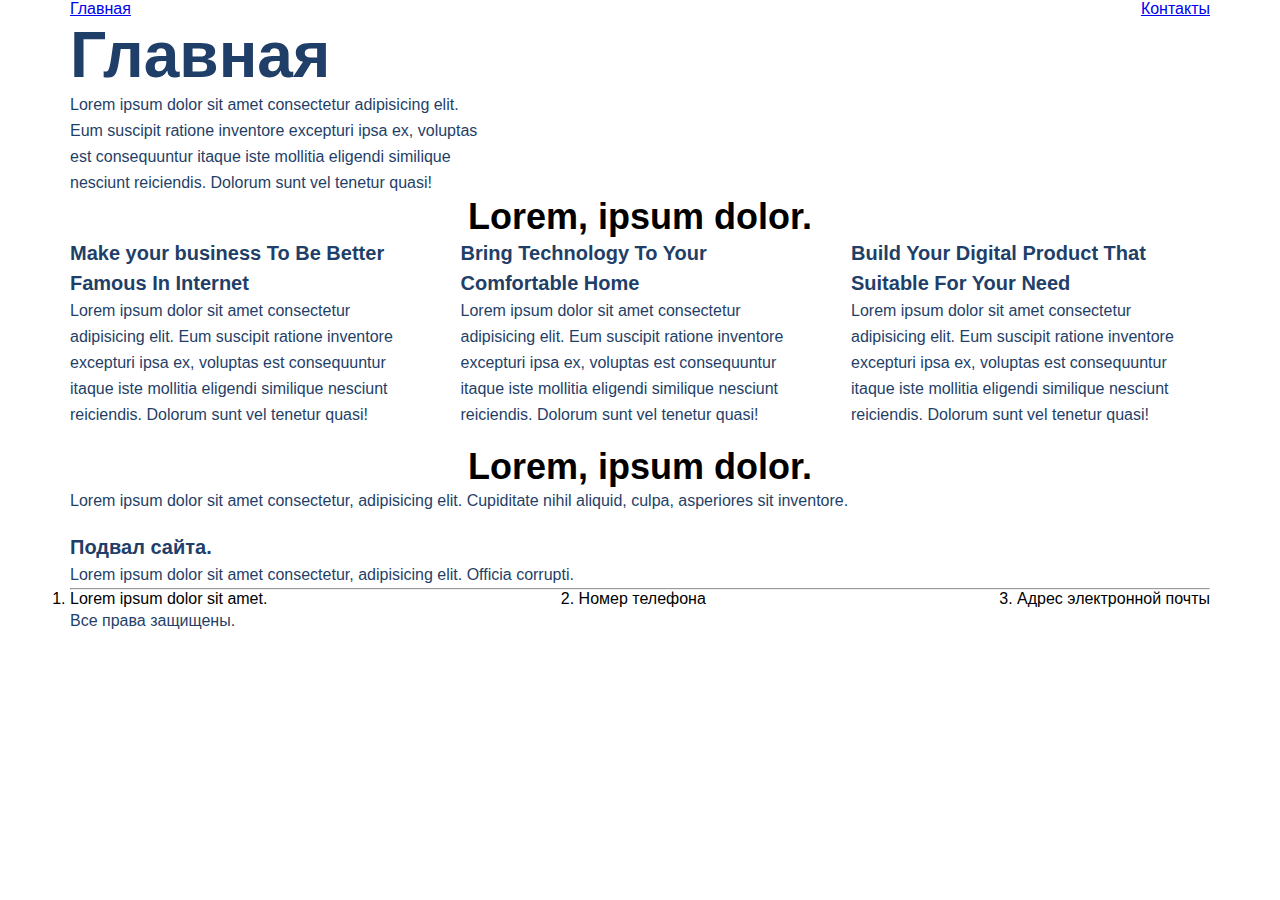
==== commit cae5e6c1: "Revert "Disciple"" ====
--- a/index.html
+++ b/index.html
@@ -10,94 +10,74 @@
 </head>
 
 <body>
-    <div class="wrapper">
-        <div class="uptop">
-            <div class="top">
-                <div class="container top__box">
-                    <!--Меню сайта -->
-                    <ul class="header">
-                        <li><a href="index.html"><img src="img/logo.svg" alt="logo"></a></li>
-                        <li><a href="contact.html"><img src="img/contacts.svg" alt="contacts"></a></li>
-                    </ul>
-                    <!--Текст после меню сайта -->
-                    <div class="top__info">
-                        <h1 class="titlebig">New Automation Tool for Your</h1>
-                        <p class="text text-1">Lorem ipsum dolor sit amet consectetur adipisicing elit.
-                            Eum suscipit ratione inventore excepturi ipsa ex, voluptas est
-                            consequuntur itaque iste mollitia eligendi similique nesciunt reiciendis.
-                            Dolorum sunt vel tenetur quasi!</p>
-                        <a href="" class="top__botton">See Our Project</a>   
-                    </div>
-                </div>  
+    <div class="top">
+        <div class="top container">
+            <!--Меню сайта -->
+            <ul class="header">
+                <a href="index.html">Главная</a>
+                <a href="contact.html">Контакты</a>
+            </ul>
+            <!--Текст после меню сайта -->
+            <div class="top__info">
+                <h1 class="titlebig">Главная</h1>
+                <p class="text text-1">Lorem ipsum dolor sit amet consectetur adipisicing elit.
+                    Eum suscipit ratione inventore excepturi ipsa ex, voluptas est
+                    consequuntur itaque iste mollitia eligendi similique nesciunt reiciendis.
+                    Dolorum sunt vel tenetur quasi!</p>
             </div>
-            <div class="what-we-do container"> 
-                <h3 class="titlenormal title1">What we do to help our client grow in digital era</h3>
-                <div class="card-box">
-                    <div class="card">
-                        <img class="card__img" src="img/card1.svg" alt="card 1">
-                        <h4 class="titlesmall">Make your business To Be Better Famous In Internet</h4>
-                        <p class="text">Lorem ipsum dolor sit amet, consectetur adipiscing elit, sed do eiusmod tempor incididunt ut labore et dolore magna aliqua. </p>
-                        <a class="card__link" href="#">Learn more</a>
-                    </div>
-                    <div class="card">
-                        <img class="card__img" src="img/card2.svg" alt="card 2">
-                        <h4 class="titlesmall">Bring Technology To Your Comfortable Home</h4>
-                        <p class="text">Lorem ipsum dolor sit amet, consectetur adipiscing elit, sed do eiusmod tempor incididunt ut labore et dolore magna aliqua. </p>
-                        <a class="card__link" href="#">Learn more</a>
-                    </div>
-                    <div class="card">
-                        <img class="card__img" src="img/card3.svg" alt="card 3">
-                        <h4 class="titlesmall">Build Your Digital Product That Suitable For Your Need</h4>
-                        <p class="text">Lorem ipsum dolor sit amet, consectetur adipiscing elit, sed do eiusmod tempor incididunt ut labore et dolore magna aliqua. </p>
-                        <a class="card__link" href="#">Learn more</a>
-                    </div>
+        </div>  
+    </div>
+    <div class="what-we-do container"> 
+        <h3 class="titlenormal title1">Lorem, ipsum dolor.</h3>
+        <div class="card-box">
+            <div class="card">
+                <h4 class="titlesmall">Make your business To Be Better Famous In Internet</h4>
+                <p class="text">Lorem ipsum dolor sit amet consectetur adipisicing elit.
+                Eum suscipit ratione inventore excepturi ipsa ex, voluptas est
+                consequuntur itaque iste mollitia eligendi similique nesciunt reiciendis.
+                Dolorum sunt vel tenetur quasi!</p>
+            </div>
+            <div class="card">
+                <h4 class="titlesmall">Bring Technology To Your Comfortable Home</h4>
+                <p class="text">Lorem ipsum dolor sit amet consectetur adipisicing elit.
+                Eum suscipit ratione inventore excepturi ipsa ex, voluptas est
+                consequuntur itaque iste mollitia eligendi similique nesciunt reiciendis.
+                Dolorum sunt vel tenetur quasi!</p>
+            </div>
+            <div class="card">
+                <h4 class="titlesmall">Build Your Digital Product That Suitable For Your Need</h4>
+                <p class="text">Lorem ipsum dolor sit amet consectetur adipisicing elit.
+                Eum suscipit ratione inventore excepturi ipsa ex, voluptas est
+                consequuntur itaque iste mollitia eligendi similique nesciunt reiciendis.
+                Dolorum sunt vel tenetur quasi!</p>
+            </div>
+        </div>
+    </div>
+    <br>
+    <div class="project container">
+        <h3 class="titlenormal">Lorem, ipsum dolor.</h3>
+        <p class="text">Lorem ipsum dolor sit amet consectetur, adipisicing elit. Cupiditate nihil aliquid, culpa, asperiores sit
+        inventore.</p> 
+    </div>
+    <br>
+    <div class="footer">
+        <div class="container">
+            <div class="footer__top">
+                <h4 class="titlesmall titles">Подвал сайта.</h4>
+                <p class="text">Lorem ipsum dolor sit amet consectetur, adipisicing elit. Officia corrupti.</p>
+            </div>
+            <hr>
+            <div class="footer__bottom">
+                <ol class="footer__info">
+                    <li>Lorem ipsum dolor sit amet.</li>
+                    <li>Номер телефона</li>
+                    <li>Адрес электронной почты</li>
+                </ol>
+                <div class="footer__copy">
+                    <p class="text">Все права защищены.</p>
                 </div>
-            </div>
-            <br>
-            <div class="project container">
-                <h3 class="titlenormal">Our Finished Project</h3>
-                <p class="text text_project">Lorem ipsum dolor sit amet, consectetur adipisicing elit, sed do eiusmod tempor incididunt ut labore et dolore magna aliqua. Ut enim ad minim veniam.</p>
-                <div class="project__item">
-                    <img class="project__img" src="img/project-1.png" alt="photo 1">
-                    <p class="project__text">Smart Home Installation</p>
-                </div>
-                <div class="project__parent">
-                    <div class="project__item project__item_margin">
-                        <img class="project__img" src="img/project-2.png" alt="photo 2">
-                        <p class="project__parent__text">Sparklite App</p>
-                    </div>
-                    <div class="project__item">
-                        <img class="project__img" src="img/project-3.png" alt="photo 3">
-                        <p class="project__parent__text">Car-Rapetition App</p>
-                    </div>
-                </div> 
-            </div>
-        </div>    
-        <br>
-        <div class="footer">
-            <div class="container">
-                <div class="footer__top">
-                    <div class="footer__text">
-                        <h3 class="titlenormal titles">Intersted to woek with our team?</h4>
-                        <p class="text text_footer__top">Lorem ipsum dolor sit amet, consectetur adipisicing elit, sed do eiusmod tempor incididunt ut labore et dolore magna aliqua. Ut enim ad minim veniam.</p>
-                    </div>    
-                    <a href="" class="footer__top__botton">Let’s Talk</a> 
-                </div>
-            </div>
-                <hr>
-                <div class="container">
-                    <div class="footer__bottom">
-                        <ol class="footer__info">
-                            <li class="footer__info_contact">Lorem ipsum dolor sit amet, consectetur adipisicing elit.</li>
-                            <li class="footer__info_contact footer__info_contact2"i> +7-812-7313-4321</li>
-                            <li class="footer__info_contact">hello.site@gmail.com</li>
-                        </ol>
-                        <div class="footer__copy">
-                            <p class="text_footer__copy">2021 All rights reserved.</p>
-                        </div>
-                    </div>        
-                </div>
-            </div>
+            </div>        
+        </div>
     </div>
 </body>
 </html>--- a/style.css
+++ b/style.css
@@ -3,97 +3,29 @@
     padding: 0;
     }
 .container {
-    max-width: 1140px;
+    width: 1140px;
     margin: 0 auto;
 }
-.wrapper {
-    min-height: 100vh;
-    display: flex;
-    flex-direction: column;
-}
-.uptop {
-    flex-grow: 1;
-}
-.topi {
-    min-height: 768px;
-    background-color: linear-gradient(0deg, #EBF3FB 8.84%, rgba(152, 195, 232, 0) 31.12%);
-    flex-grow: 1;
-}
-.top {
-    min-height: 768px;
-    background: linear-gradient(0deg, #EBF3FB 8.84%, rgba(152, 195, 232, 0) 31.12%);
-    flex-grow: 1;
-}
 .header {
-    display: flex;
-    justify-content: space-between;
-    list-style-type: none;
-    padding-top: 42px;
-}
-.top__box {
-    display: flex;
-    flex-direction: column;
-    height: 100%;
-}
-.top__info {
-    padding-top: 115px;
-    flex-grow: 1;
-    background-image: url(img/top__back.png);
-    background-repeat: no-repeat;
-    background-position: right center;
-    block-size: 44%;
-}
-.top__botton{
-    font-size: 16px;
-    line-height: 26px;
-    text-align: center;
-    letter-spacing: 0.04em;
-    color: #FFFFFF;
-    background: #5A98D0;
-    box-shadow: 5px 10px 20px rgba(53, 110, 173, 0.2);
-    border-radius: 10px;
-    padding: 15px 50px;
-    text-decoration: none;
-    display: inline-block;
-    margin-top: 71px;
+display: flex;
+justify-content: space-between;
 }          
 head,
 body{
 font-family: sans-serif;
 }
-.header__contact{
-    background-image: url(img/Contact\ Us.png);
-    height: 250px;
-}
 .text{
     font-size: 16px;
     line-height: 26px;
     color: #1F3F68;
-    letter-spacing: 0.05em;
-    opacity: 0.6;
-}
-.text_project {
-    width: 75%;
-    margin: 32px auto 64px;
-    color: #222222;
-    opacity: 1;
-    text-align: center;
 }
 .text-1{
     width: 425px;
 }
-.what-we-do {
-    padding-top: 64px;
-}
 .titlebig{
     font-size: 64px;
     width: 510px;
-    font-weight: 300;
     color: #1F3F68;
-    line-height: 74px;
-    letter-spacing: 0.04em;
-    margin-bottom: 32px;
-
 }
 .titlemiddle{
     font-weight: 500;
@@ -103,50 +35,21 @@
 .titlenormal{
     font-size: 36px;
     text-align: center;
-    font-weight: 300;
-    line-height: 46px;
-    letter-spacing: 0.05em;
 }
 .titlesmall{
-    font-size: 16px;
-    line-height: 26px;
+    font-size: 20px;
+    line-height: 30px;
     color: #1F3F68;
-    letter-spacing: 0.05em;
-    margin-bottom: 14px;
 }
 .titles{
     width: 340px;
-    text-align: left;
-    color: #FFFFFF;
-    opacity: 1;
-    margin-bottom: 32px;
 }
 .card-box{
     display: flex;
     justify-content: space-between;
-    padding-top: 64px;
-    padding-bottom: 64px;
 }
 .card{
     width:359px;
-    padding: 44px 32px;
-    box-sizing: border-box;
-    box-shadow: 5px 20px 50px rgba(16, 112, 177, 0.2);
-    border-radius: 10px;
-    background-color: #FFFFFF;
-    display: flex;
-    flex-direction: column;
-}
-.card__img {
-    align-self: center;
-    margin-bottom: 51px;
-}
-.card__link {
-    font-style: 14px;
-    line-height: 30px;
-    letter-spacing: 0.05em;
-    color: #5A98D0;
-    text-decoration: none;
 }
 .enter{
     border: 1px solid #356EAD;
@@ -168,291 +71,20 @@
 .main {
     display: flex;
 }
-.project__img {
-    width: 100%;
-}
-.project__parent {
-   display: flex;
-   justify-content: space-between;
-   margin-top: 32px;
-    margin-bottom: 112px;
-}
-.project__item{
-    position: relative;
-    flex-grow: 1;
-}
-.project__item_margin {
-    margin-right: 32px;
-}
-.project__text {
-    font-size: 32px;
-    line-height: 46px;
-    text-align: right;
-    letter-spacing: 0.05em;
-    color: #FFFFFF;
-    position:absolute;
-    top: 64px;
-    right: 64px;
-}
-.project__parent__text {
-    font-size: 32px;
-    line-height: 46px;
-    text-align: right;
-    letter-spacing: 0.05em;
-    color: #FFFFFF;
-    position:absolute;
-    left: 32px;
-    bottom: 339px;
-}
 .map{
     width: 1140px;
 }
-.footer {
-    background: #316099;
-    padding-top: 91px;
-    padding-bottom: 64px;
-    margin-top: 112px;
-}
 .footer__text{
-    max-width: 495px;
+    width: 495px;
 }
 .footer__info {
     display: flex;
     justify-content: space-between;
-    margin-top: 64px;
 }
-.footer__top {
-    padding-bottom: 96px;
-    display: flex;
-    justify-content: space-between;
-    align-items: center;
+.li{
+    display: list-item;
+    text-align: -webkit-match-parent;
 }
-.text_footer__top {
-    font-size: 16px;
-    line-height: 26px;
-    letter-spacing: 0.05em;
-    color: #FFFFFF;
-    opacity: 0.6;
-    max-width: 495px;
-}
-.footer__top__botton {
-    font-size: 16px;
-    line-height: 26px;
-    text-align: center;
-    letter-spacing: 0.04em;
-    color: #FFFFFF;
-    background-color: #5A98D0;
-    padding: 15px 80px;
-    text-decoration: none;
-    display: inline-block;
-}
-.text_footer__copy{
-    font-size: 16px;
-    line-height: 26px;
-    letter-spacing: 0.05em;
-    color: #FFFFFF;
-    opacity: 0.4;
-    margin-top: 64px;
-}
-.footer__copy {
-    margin-top: 64px;
-}
-hr {
-    opacity: 0.4;
-}
-.footer__info_contact {
-    font-size: 16px;
-    line-height: 26px;
-    letter-spacing: 0.05em;
-    color: #FFFFFF;
-    flex-grow: 1;
-    flex-basis: 33.3333%;
-    display: flex;
-    margin-right: 32px;
-    list-style-type: none;
-}
-
-.footer__info_contact:first-child::before {
-    content: '1. ';
-    display: block;
-    margin-right: 16px;
-}
-.footer__info_contact2::before {
-    content: '2. ';
-    display: block;
-    margin-right: 16px;
-}
-.footer__info_contact:last-child::before {
-    content: '3. ';
-    display: block;
-    margin-right: 16px;
-}
-
-@media (max-width: 1024px) {
-    .container {
-        padding-left: 32px;
-        padding-right: 32px;
-    }
-    .top__info {
-        background-position: right 280px;
-    }
-    .card-box {
-        flex-direction: column;
-        align-items: center;
-    }
-    .card {
-        margin-bottom: 32px;
-    }
-    .project__parent__text {
-        left: 20px;
-        bottom: 206px;
-    }
-    .text_footer__top {
-        max-width: 336px;
-    }
-    .footer {
-        padding-top: 47px;
-    }
-    .footer__top__botton {
-        padding: 8px 45px;
-    }
-    .footer__top {
-        justify-content: center;
-        padding-bottom: 64px;
-    }
-    .footer__info {
-        flex-direction: column;
-    }
-    .footer__info_contact {
-        margin-bottom: 25px;
-        margin-left: 184px;
-    }
-    .footer__info_contact:first-child::before {
-        margin-right: 26px;
-    }
-    .footer__info_contact2::before {
-        margin-right: 26px;
-    }
-    .footer__info_contact:last-child::before {
-        margin-right: 26px;
-    }
-
-}
-@media (max-width: 667px) {
-    .header {
-        padding-top: 24px;
-    }
-    .top{
-        min-height: 376px;
-        padding-bottom: 41px;
-        box-sizing: border-box;
-    }
-    .top__info {
-        padding-top: 36px;
-        display: flex;
-        flex-direction: column;
-        align-items: center;
-        background-image: none;
-    }    
-    .titlebig {
-        width: 100%;
-        font-size: 32px;
-        line-height: 37px;
-        margin-bottom: 12px;
-        text-align: center;
-    }
-    .top__text {
-        width: 100%;
-        text-align: center;
-    }
-    .top__botton {
-        font-size: 12px;
-        line-height: 26px;
-        padding: 0 8px;
-    }
-    .what-we-do {
-        padding-top: 48px;
-    }
-    .card-box {
-        padding-top: 32px;
-    }
-    .card {
-        width: 100%;
-    }
-    .text_project {
-        width: 100%;
-    }
-    .project__text {
-        font-size: 16px;
-        line-height: 19px; 
-        top: 16px;
-        right: 16px;
-    }
-    .project__parent__text {
-        left: 16px;
-        font-size: 16px;
-        line-height: 19px;
-    }
-    .project__parent {
-        flex-direction: column;
-        margin-top: 16px;
-        margin-bottom: 64px;
-    }
-    .project__item_margin {
-        margin-right: 0;
-        margin-bottom: 16px;
-    }
-    .project__parent__text {
-        left: 16px;
-        top: 20px;
-    }
-    .footer {
-        padding-bottom: 32px;
-        margin-top: 64px;
-        min-height: 542px;
-    }
-    .footer__info_contact {
-        margin-bottom: 17px;
-        margin-left: 56px;
-    }
-    .footer__info_contact:first-child::before {
-        margin-right: 16px;
-    }
-    .footer__info_contact2::before {
-        margin-right: 16px;
-    }
-    .footer__info_contact:last-child::before {
-        margin-right: 16px;
-    }
-    .footer__text{
-        max-width: 343px;
-        justify-content: center;
-    }
-    .footer__top__botton {
-        padding: 3px 15px;
-        margin-top: 40px;
-    }
-    .titles {
-        font-size: 24px;
-        line-height: 28px;
-        min-height: 51px;
-    }
-    .text_footer__top {
-        font-size: 16px;
-        line-height: 26px;
-    }
-    .footer__top {
-        flex-direction: column;
-        padding-bottom: 41px;
-    }
-    .footer__info {
-        margin-top: 32px;
-    }
-    .footer__copy {
-        margin-top: 10px;
-        text-align: center;
-    }
-    .text_footer__copy {
-        margin-top: 0px;
-    }
+.ul{
+    list-style-type: disc;
 }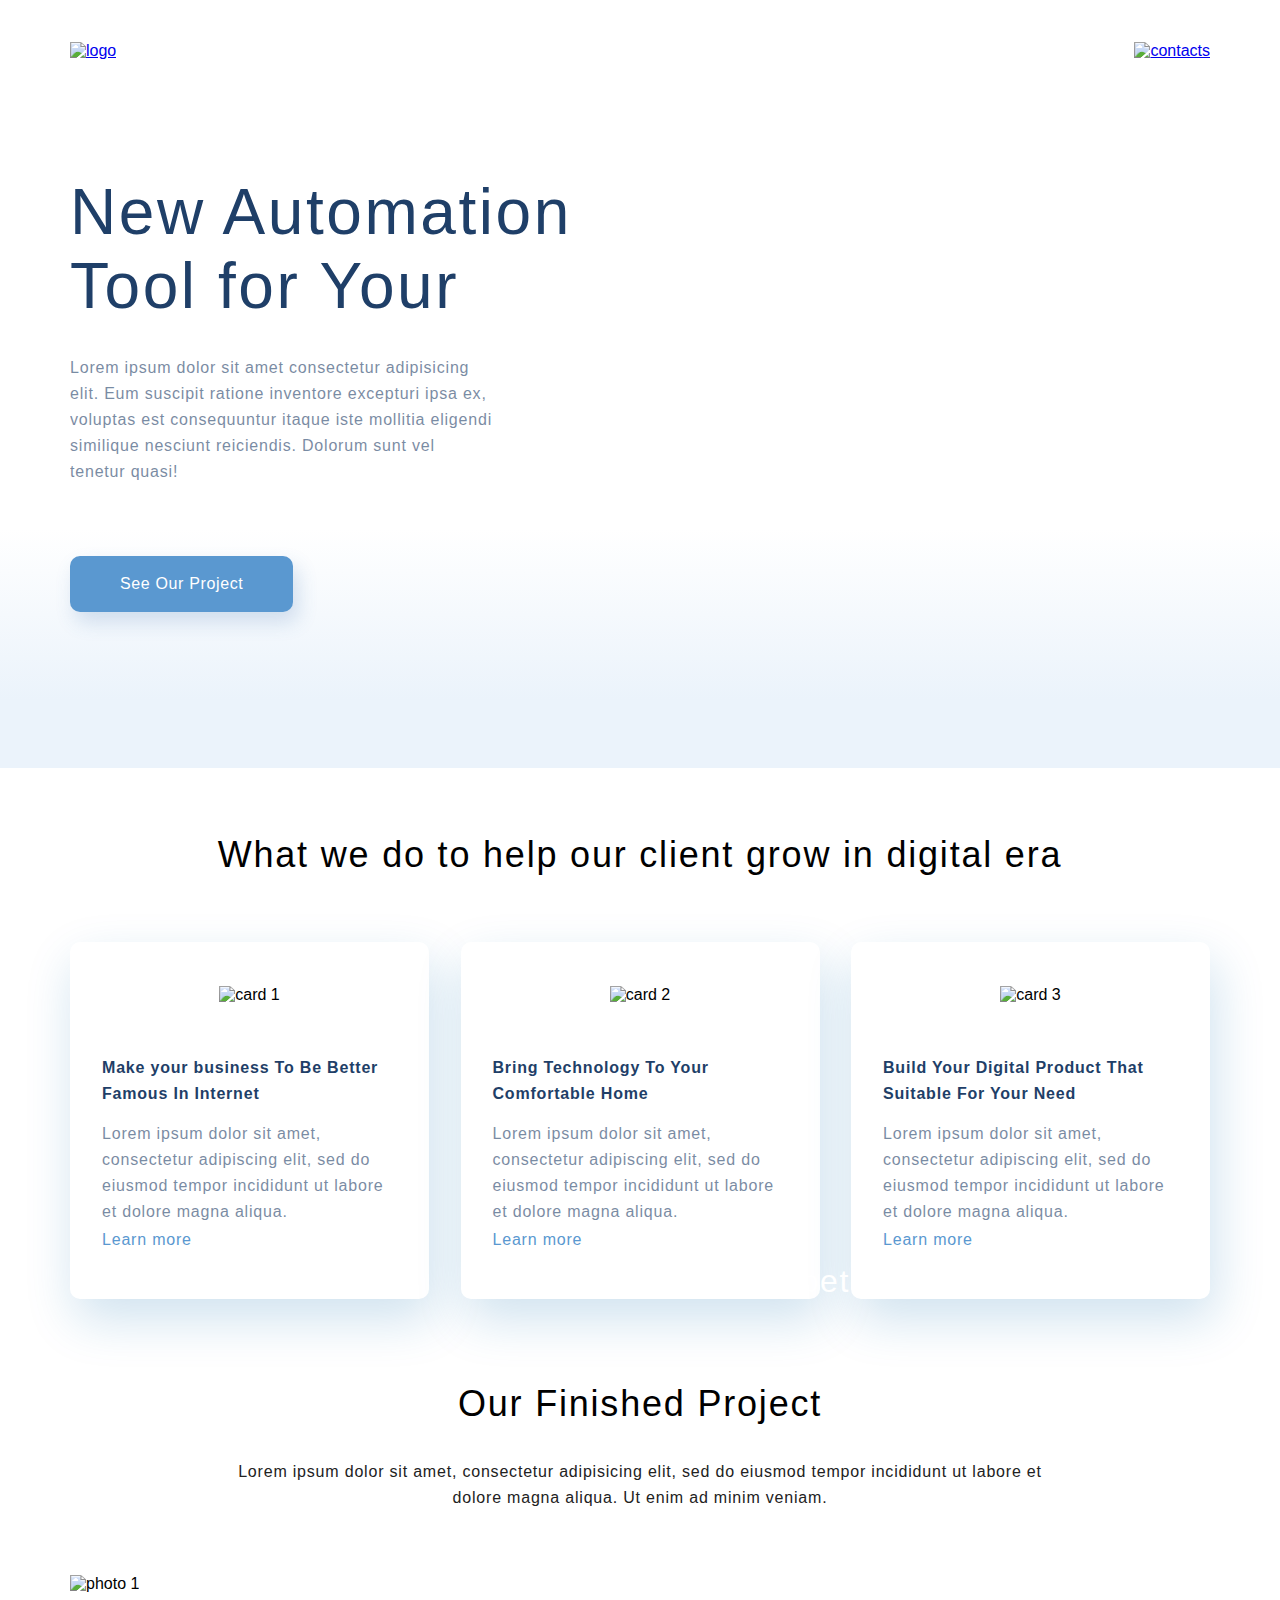
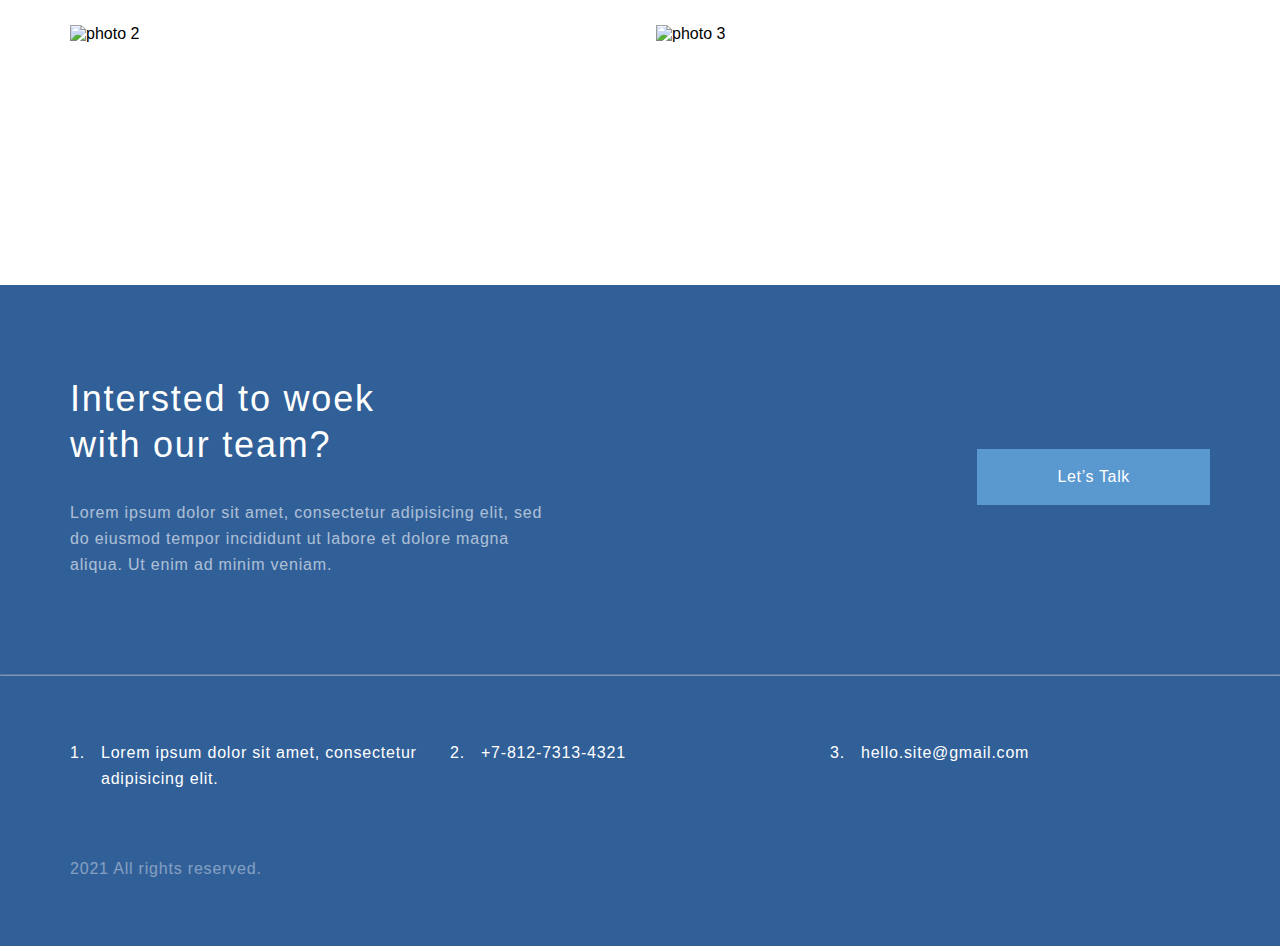
==== commit 77dca5af: "Ошибки 7 урока" ====
--- a/index.html
+++ b/index.html
@@ -1,7 +1,9 @@
+<!--! Устал уже это писать!-->
 <!DOCTYPE html>
 <html lang="en">
 
 <head>
+    <!--! Устал уже это писать!-->
     <meta charset="UTF-8">
     <meta http-equiv="X-UA-Compatible" content="IE=edge">
     <meta name="viewport" content="width=device-width, initial-scale=1.0">
@@ -10,74 +12,96 @@
 </head>
 
 <body>
-    <div class="top">
-        <div class="top container">
-            <!--Меню сайта -->
-            <ul class="header">
-                <a href="index.html">Главная</a>
-                <a href="contact.html">Контакты</a>
-            </ul>
-            <!--Текст после меню сайта -->
-            <div class="top__info">
-                <h1 class="titlebig">Главная</h1>
-                <p class="text text-1">Lorem ipsum dolor sit amet consectetur adipisicing elit.
-                    Eum suscipit ratione inventore excepturi ipsa ex, voluptas est
-                    consequuntur itaque iste mollitia eligendi similique nesciunt reiciendis.
-                    Dolorum sunt vel tenetur quasi!</p>
+    <div class="wrapper">
+        <div class="uptop">
+            <div class="top">
+                <div class="container top__box">
+                    <!--Меню сайта -->
+                    <ul class="header">
+                        <li><a href="index.html"><img src="img/logo.svg" alt="logo"></a></li>
+                        <li><a href="contact.html"><img src="img/contacts.svg" alt="contacts"></a></li>
+                    </ul>
+                    <!--Текст после меню сайта -->
+                    <div class="top__info">
+                        <h1 class="titlebig">New Automation Tool for Your</h1>
+                        <p class="text text-1">Lorem ipsum dolor sit amet consectetur adipisicing elit.
+                            Eum suscipit ratione inventore excepturi ipsa ex, voluptas est
+                            consequuntur itaque iste mollitia eligendi similique nesciunt reiciendis.
+                            Dolorum sunt vel tenetur quasi!</p>
+                        <a href="" class="top__botton">See Our Project</a>   
+                    </div>
+                </div>  
             </div>
-        </div>  
-    </div>
-    <div class="what-we-do container"> 
-        <h3 class="titlenormal title1">Lorem, ipsum dolor.</h3>
-        <div class="card-box">
-            <div class="card">
-                <h4 class="titlesmall">Make your business To Be Better Famous In Internet</h4>
-                <p class="text">Lorem ipsum dolor sit amet consectetur adipisicing elit.
-                Eum suscipit ratione inventore excepturi ipsa ex, voluptas est
-                consequuntur itaque iste mollitia eligendi similique nesciunt reiciendis.
-                Dolorum sunt vel tenetur quasi!</p>
+            <div class="what-we-do container"> 
+                <h3 class="titlenormal title1">What we do to help our client grow in digital era</h3>
+                <div class="card-box">
+                    <div class="card">
+                        <img class="card__img" src="img/card1.svg" alt="card 1">
+                        <h4 class="titlesmall">Make your business To Be Better Famous In Internet</h4>
+                        <p class="text">Lorem ipsum dolor sit amet, consectetur adipiscing elit, sed do eiusmod tempor incididunt ut labore et dolore magna aliqua. </p>
+                        <a class="card__link" href="#">Learn more</a>
+                    </div>
+                    <div class="card">
+                        <img class="card__img" src="img/card2.svg" alt="card 2">
+                        <h4 class="titlesmall">Bring Technology To Your Comfortable Home</h4>
+                        <p class="text">Lorem ipsum dolor sit amet, consectetur adipiscing elit, sed do eiusmod tempor incididunt ut labore et dolore magna aliqua. </p>
+                        <a class="card__link" href="#">Learn more</a>
+                    </div>
+                    <div class="card">
+                        <img class="card__img" src="img/card3.svg" alt="card 3">
+                        <h4 class="titlesmall">Build Your Digital Product That Suitable For Your Need</h4>
+                        <p class="text">Lorem ipsum dolor sit amet, consectetur adipiscing elit, sed do eiusmod tempor incididunt ut labore et dolore magna aliqua. </p>
+                        <a class="card__link" href="#">Learn more</a>
+                    </div>
+                </div>
             </div>
-            <div class="card">
-                <h4 class="titlesmall">Bring Technology To Your Comfortable Home</h4>
-                <p class="text">Lorem ipsum dolor sit amet consectetur adipisicing elit.
-                Eum suscipit ratione inventore excepturi ipsa ex, voluptas est
-                consequuntur itaque iste mollitia eligendi similique nesciunt reiciendis.
-                Dolorum sunt vel tenetur quasi!</p>
+            <br>
+            <div class="project container">
+                <h3 class="titlenormal">Our Finished Project</h3>
+                <p class="text text_project">Lorem ipsum dolor sit amet, consectetur adipisicing elit, sed do eiusmod tempor incididunt ut labore et dolore magna aliqua. Ut enim ad minim veniam.</p>
+                <div class="project__item">
+                    <img class="project__img" src="img/project-1.png" alt="photo 1">
+                    <p class="project__text">Smart Home Installation</p>
+                </div>
+                <div class="project__parent">
+                    <div class="project__item project__item_margin">
+                        <img class="project__img" src="img/project-2.png" alt="photo 2">
+                        <p class="project__parent__text">Sparklite App</p>
+                    </div>
+                    <div class="project__item">
+                        <img class="project__img" src="img/project-3.png" alt="photo 3">
+                        <p class="project__parent__text">Car-Rapetition App</p>
+                    </div>
+                </div> 
             </div>
-            <div class="card">
-                <h4 class="titlesmall">Build Your Digital Product That Suitable For Your Need</h4>
-                <p class="text">Lorem ipsum dolor sit amet consectetur adipisicing elit.
-                Eum suscipit ratione inventore excepturi ipsa ex, voluptas est
-                consequuntur itaque iste mollitia eligendi similique nesciunt reiciendis.
-                Dolorum sunt vel tenetur quasi!</p>
+        </div>    
+        <br>
+        <div class="footer">
+            <div class="container">
+                <div class="footer__top">
+                    <div class="footer__text">
+                        <!--! Ошибка валидатора h3 и h4 не совпадает -->
+                        <h3 class="titlenormal titles">Intersted to woek with our team?</h4>
+                        <p class="text text_footer__top">Lorem ipsum dolor sit amet, consectetur adipisicing elit, sed do eiusmod tempor incididunt ut labore et dolore magna aliqua. Ut enim ad minim veniam.</p>
+                    </div>    
+                    <a href="" class="footer__top__botton">Let’s Talk</a> 
+                </div>
             </div>
-        </div>
-    </div>
-    <br>
-    <div class="project container">
-        <h3 class="titlenormal">Lorem, ipsum dolor.</h3>
-        <p class="text">Lorem ipsum dolor sit amet consectetur, adipisicing elit. Cupiditate nihil aliquid, culpa, asperiores sit
-        inventore.</p> 
-    </div>
-    <br>
-    <div class="footer">
-        <div class="container">
-            <div class="footer__top">
-                <h4 class="titlesmall titles">Подвал сайта.</h4>
-                <p class="text">Lorem ipsum dolor sit amet consectetur, adipisicing elit. Officia corrupti.</p>
+                <hr>
+                <div class="container">
+                    <div class="footer__bottom">
+                        <ol class="footer__info">
+                            <li class="footer__info_contact">Lorem ipsum dolor sit amet, consectetur adipisicing elit.</li>
+                            <!--! Ошибка какое-то i на конце (валидатор)-->
+                            <li class="footer__info_contact footer__info_contact2"i> +7-812-7313-4321</li>
+                            <li class="footer__info_contact">hello.site@gmail.com</li>
+                        </ol>
+                        <div class="footer__copy">
+                            <p class="text_footer__copy">2021 All rights reserved.</p>
+                        </div>
+                    </div>        
+                </div>
             </div>
-            <hr>
-            <div class="footer__bottom">
-                <ol class="footer__info">
-                    <li>Lorem ipsum dolor sit amet.</li>
-                    <li>Номер телефона</li>
-                    <li>Адрес электронной почты</li>
-                </ol>
-                <div class="footer__copy">
-                    <p class="text">Все права защищены.</p>
-                </div>
-            </div>        
-        </div>
     </div>
 </body>
 </html>--- a/style.css
+++ b/style.css
@@ -3,88 +3,594 @@
     padding: 0;
     }
 .container {
-    width: 1140px;
+    max-width: 1140px;
     margin: 0 auto;
 }
+.wrapper {
+    min-height: 100vh;
+    display: flex;
+    flex-direction: column;
+}
+.uptop {
+    flex-grow: 1;
+}
+.topi {
+    flex-grow: 1;
+}
+.top {
+    min-height: 768px;
+    background: linear-gradient(0deg, #EBF3FB 8.84%, rgba(152, 195, 232, 0) 31.12%);
+    flex-grow: 1;
+}
 .header {
-display: flex;
-justify-content: space-between;
+    display: flex;
+    justify-content: space-between;
+    list-style-type: none;
+    padding-top: 42px;
+}
+.text__contacts_header {
+    color: rgba(255, 255, 255, 0.6);
+    letter-spacing: 0.04em;
+    line-height: 30px;
+    font-size: 20px;
+    text-align: center;
+    padding-right: 143px;
+    padding-left: 143px;
+}
+.top__box {
+    display: flex;
+    flex-direction: column;
+    height: 100%;
+}
+.top__info {
+    padding-top: 115px;
+    flex-grow: 1;
+    background-image: url(img/top__back.png);
+    background-repeat: no-repeat;
+    background-position: right center;
+    /*! Что это за свойство?*/
+    block-size: 44%;
+}
+.top__botton{
+    font-size: 16px;
+    line-height: 26px;
+    text-align: center;
+    letter-spacing: 0.04em;
+    color: #FFFFFF;
+    background: #5A98D0;
+    box-shadow: 5px 10px 20px rgba(53, 110, 173, 0.2);
+    border-radius: 10px;
+    padding: 15px 50px;
+    text-decoration: none;
+    display: inline-block;
+    margin-top: 71px;
 }          
 head,
 body{
 font-family: sans-serif;
 }
+.header__contact{
+    background-image: url(img/Contact\ Us.png);
+    height: 250px;
+    margin-top: 60px;
+    padding-top: 40px;
+    background-repeat: no-repeat;
+    margin-bottom: 89px;
+}
 .text{
     font-size: 16px;
     line-height: 26px;
     color: #1F3F68;
+    letter-spacing: 0.05em;
+    opacity: 0.6;
+}
+.text_project {
+    width: 75%;
+    margin: 32px auto 64px;
+    color: #222222;
+    opacity: 1;
+    text-align: center;
 }
 .text-1{
     width: 425px;
+}
+.what-we-do {
+    padding-top: 64px;
 }
 .titlebig{
     font-size: 64px;
     width: 510px;
+    font-weight: 300;
     color: #1F3F68;
+    line-height: 74px;
+    letter-spacing: 0.04em;
+    margin-bottom: 32px;
+
 }
 .titlemiddle{
     font-weight: 500;
     font-size: 44px;
     text-align: center;
+    line-height: 74px;
+    letter-spacing: 0.04em;
+    color: #FFFFFF;
 }
 .titlenormal{
     font-size: 36px;
     text-align: center;
+    font-weight: 300;
+    line-height: 46px;
+    letter-spacing: 0.05em;
 }
 .titlesmall{
-    font-size: 20px;
-    line-height: 30px;
+    font-size: 16px;
+    line-height: 26px;
     color: #1F3F68;
+    letter-spacing: 0.05em;
+    margin-bottom: 14px;
 }
 .titles{
     width: 340px;
+    text-align: left;
+    color: #FFFFFF;
+    opacity: 1;
+    margin-bottom: 32px;
 }
 .card-box{
     display: flex;
     justify-content: space-between;
+    padding-top: 64px;
+    padding-bottom: 64px;
 }
 .card{
     width:359px;
+    padding: 44px 32px;
+    box-sizing: border-box;
+    box-shadow: 5px 20px 50px rgba(16, 112, 177, 0.2);
+    border-radius: 10px;
+    background-color: #FFFFFF;
+    display: flex;
+    flex-direction: column;
+}
+.card__img {
+    align-self: center;
+    margin-bottom: 51px;
+}
+.card__link {
+    font-style: 14px;
+    line-height: 30px;
+    letter-spacing: 0.05em;
+    color: #5A98D0;
+    text-decoration: none;
+}
+.text_contact-info {
+    max-width: 300px;
+    font-weight: 300;
+    letter-spacing: 0.04em;
+    color: #1F3F68;
+    opacity: 0.6;
+    list-style-type: none;
+    padding-right: 100px;
+}
+.text_contact-info-adress {
+    margin-bottom: 40px;
+}
+.text_contact-info-site {
+    list-style-image: url(img/site.svg);
+    padding-bottom: 16px;
+    text-decoration: none;
+}
+.text_contact-info-mail {
+    list-style-image: url(img/email.svg);
+    text-decoration: none;
+}
+.text_contact-info-phone2 {
+    margin-bottom: 40px;
 }
 .enter{
+    opacity: 0.4;
+    font-size: 16px;
+    line-height: 30px;
+    letter-spacing: 0.04em;
     border: 1px solid #356EAD;
     box-sizing: border-box;
     border-radius: 10px;
-    opacity: 0.4;
+    padding-left: 36px;
+    padding-bottom: 21px;
+    margin-bottom: 53px;
+    width: 100%;
+}
+.enter__message {
+    padding-bottom: 93px;
+}
+.text__form {
+    margin-bottom: 48px;
+    font-weight: 500;
+    font-size: 20px;
+    line-height: 30px;
+    letter-spacing: 0.04em;
+    color: #1F3F68;
+}
+.text__for-form {
+    font-weight: 500;
+    font-size: 20px;
+    line-height: 30px;
+    letter-spacing: 0.04em;
+    color: #1F3F68;
+    margin-bottom: 24px;
+}
+.text_contact-info-phone {
+    list-style-image: url(img/phone.svg);
+    padding-bottom: 16px;
 }
 .send{
     background: #5A98D0;
     box-shadow: 5px 20px 50px rgba(16, 112, 177, 0.2);
     border-radius: 10px;
+    color: #FFFFFF;
+    letter-spacing: 0.04em;
     font-weight: 500;
     font-size: 16px;
     line-height: 26px;
     text-align: center;
-    color: #FFFFFF;
-    text-transform: uppercase;
+    padding: 23px 183px;
 }
 .main {
     display: flex;
+    margin-right: 300px;
+}
+.project__img {
+    width: 100%;
+}
+.project__parent {
+   display: flex;
+   justify-content: space-between;
+   margin-top: 32px;
+    margin-bottom: 112px;
+}
+.project__item{
+    position: relative;
+    flex-grow: 1;
+}
+.project__item_margin {
+    margin-right: 32px;
+}
+.project__text {
+    font-size: 32px;
+    line-height: 46px;
+    text-align: right;
+    letter-spacing: 0.05em;
+    color: #FFFFFF;
+    position:absolute;
+    top: 64px;
+    right: 64px;
+}
+.project__parent__text {
+    font-size: 32px;
+    line-height: 46px;
+    text-align: right;
+    letter-spacing: 0.05em;
+    color: #FFFFFF;
+    position:absolute;
+    left: 32px;
+    bottom: 339px;
 }
 .map{
     width: 1140px;
 }
+.form {
+    background: #FFFFFF;
+    box-shadow: 5px 10px 50px rgba(16, 112, 177, 0.2);
+    border-radius: 10px;
+    padding: 56px;
+    margin-bottom: 96px;
+}
+.footer {
+    background: #316099;
+    padding-top: 91px;
+    padding-bottom: 64px;
+    margin-top: 112px;
+}
 .footer__text{
-    width: 495px;
+    max-width: 495px;
 }
 .footer__info {
     display: flex;
     justify-content: space-between;
-}
-.li{
-    display: list-item;
-    text-align: -webkit-match-parent;
-}
-.ul{
-    list-style-type: disc;
+    margin-top: 64px;
+}
+.footer__top {
+    padding-bottom: 96px;
+    display: flex;
+    justify-content: space-between;
+    align-items: center;
+}
+.text_footer__top {
+    font-size: 16px;
+    line-height: 26px;
+    letter-spacing: 0.05em;
+    color: #FFFFFF;
+    opacity: 0.6;
+    max-width: 495px;
+}
+.footer__top__botton {
+    font-size: 16px;
+    line-height: 26px;
+    text-align: center;
+    letter-spacing: 0.04em;
+    color: #FFFFFF;
+    background-color: #5A98D0;
+    padding: 15px 80px;
+    text-decoration: none;
+    display: inline-block;
+}
+.text_footer__copy{
+    font-size: 16px;
+    line-height: 26px;
+    letter-spacing: 0.05em;
+    color: #FFFFFF;
+    opacity: 0.4;
+    margin-top: 64px;
+}
+.footer__copy {
+    margin-top: 64px;
+}
+hr {
+    opacity: 0.4;
+}
+.footer__info_contact {
+    font-size: 16px;
+    line-height: 26px;
+    letter-spacing: 0.05em;
+    color: #FFFFFF;
+    flex-grow: 1;
+    flex-basis: 33.3333%;
+    display: flex;
+    margin-right: 32px;
+    list-style-type: none;
+}
+
+/*! Есть специальное свойство, которое маркеры заменяет на числа!*/
+.footer__info_contact:first-child::before {
+    content: '1. ';
+    display: block;
+    margin-right: 16px;
+}
+.footer__info_contact2::before {
+    content: '2. ';
+    display: block;
+    margin-right: 16px;
+}
+.footer__info_contact:last-child::before {
+    content: '3. ';
+    display: block;
+    margin-right: 16px;
+}
+
+/*! Откуда такие значения медия?*/
+@media (max-width: 768px) {
+    .container {
+        padding-left: 32px;
+        padding-right: 32px;
+    }
+    .top__info {
+        background-position: right 280px;
+        padding-bottom: 190px;
+        background-size: 44%;
+    }
+    .card-box {
+        flex-direction: column;
+        align-items: center;
+    }
+    .card {
+        margin-bottom: 32px;
+    }
+    .project__parent__text {
+        left: 20px;
+        bottom: 206px;
+    }
+    .text_footer__top {
+        max-width: 336px;
+    }
+    .footer {
+        padding-top: 47px;
+    }
+    .footer__top__botton {
+        padding: 8px 45px;
+        margin-left: 58px;
+    }
+    .footer__top {
+        justify-content: center;
+        padding-bottom: 64px;
+    }
+    .footer__info {
+        flex-direction: column;
+    }
+    .footer__info_contact {
+        margin-bottom: 25px;
+        margin-left: 70px;
+    }
+    .footer__info_contact:first-child::before {
+        margin-right: 26px;
+    }
+    .footer__info_contact2::before {
+        margin-right: 26px;
+    }
+    .footer__info_contact:last-child::before {
+        margin-right: 26px;
+    }
+    .main {
+        flex-direction: column;
+        align-items: center;
+    }
+    .contact-info {
+        margin-bottom: 64px;
+    }
+    .form {
+        margin-bottom: 64px;
+    }
+    .map {
+        width: 768px;
+    }
+    .top {
+        max-width: 768px;
+    }
+}
+
+
+/*! Откуда такие значения медия?*/
+@media (max-width: 667px) {
+    .header {
+        padding-top: 24px;
+    }
+    .top{
+        min-height: 376px;
+        padding-bottom: 41px;
+        box-sizing: border-box;
+        max-width: 345px;
+    }
+    .top__info {
+        padding-top: 36px;
+        display: flex;
+        flex-direction: column;
+        align-items: center;
+        background-image: none;
+    }    
+    .titlebig {
+        width: 100%;
+        font-size: 32px;
+        line-height: 37px;
+        margin-bottom: 12px;
+        text-align: center;
+    }
+    .top__text {
+        width: 100%;
+        text-align: center;
+    }
+    .top__botton {
+        font-size: 12px;
+        line-height: 26px;
+        padding: 0 8px;
+    }
+    .what-we-do {
+        padding-top: 48px;
+    }
+    .card-box {
+        padding-top: 32px;
+    }
+    .card {
+        width: 100%;
+    }
+    .text_project {
+        width: 100%;
+    }
+    .project__text {
+        font-size: 16px;
+        line-height: 19px; 
+        top: 16px;
+        right: 16px;
+    }
+    .project__parent__text {
+        left: 16px;
+        font-size: 16px;
+        line-height: 19px;
+    }
+    .project__parent {
+        flex-direction: column;
+        margin-top: 16px;
+        margin-bottom: 64px;
+    }
+    .project__item_margin {
+        margin-right: 0;
+        margin-bottom: 16px;
+    }
+    .project__parent__text {
+        left: 16px;
+        top: 20px;
+    }
+    .footer {
+        padding-bottom: 32px;
+        margin-top: 64px;
+        min-height: 542px;
+    }
+    .footer__info_contact {
+        margin-bottom: 17px;
+        margin-left: 56px;
+    }
+    .footer__info_contact:first-child::before {
+        margin-right: 16px;
+    }
+    .footer__info_contact2::before {
+        margin-right: 16px;
+    }
+    .footer__info_contact:last-child::before {
+        margin-right: 16px;
+    }
+    .footer__text{
+        max-width: 343px;
+        justify-content: center;
+    }
+    .footer__top__botton {
+        padding: 3px 15px;
+        margin-top: 40px;
+    }
+    .titles {
+        font-size: 24px;
+        line-height: 28px;
+        min-height: 51px;
+    }
+    .text_footer__top {
+        font-size: 16px;
+        line-height: 26px;
+    }
+    .footer__top {
+        flex-direction: column;
+        padding-bottom: 41px;
+    }
+    .footer__info {
+        margin-top: 32px;
+    }
+    .footer__copy {
+        margin-top: 10px;
+        text-align: center;
+    }
+    .text_footer__copy {
+        margin-top: 0px;
+    }
+    .map {
+        width: 375px;
+    }
+    .main {
+        width: 100%;;
+    }
+    .titlemiddle {
+        font-size: 24px;
+        line-height: 28px;
+    }
+    .text__contacts_header {
+        font-size: 16px;
+        padding-right: 17px;
+        padding-left: 17px;
+        margin-top: 32px;
+    }
+    .header__contact{
+        margin-bottom: 9px;
+    }
+    .form {
+        margin-bottom: 32px;
+        padding: 36px;
+
+    }
+    .enter {
+        padding-left: 26px;
+        padding-bottom: 14px;
+        margin-bottom: 53px;
+        width: 343px;
+    }
+    .send {
+        padding: 15px 60px;
+    }
+    .top {
+        max-width: 345px;
+    }
 }